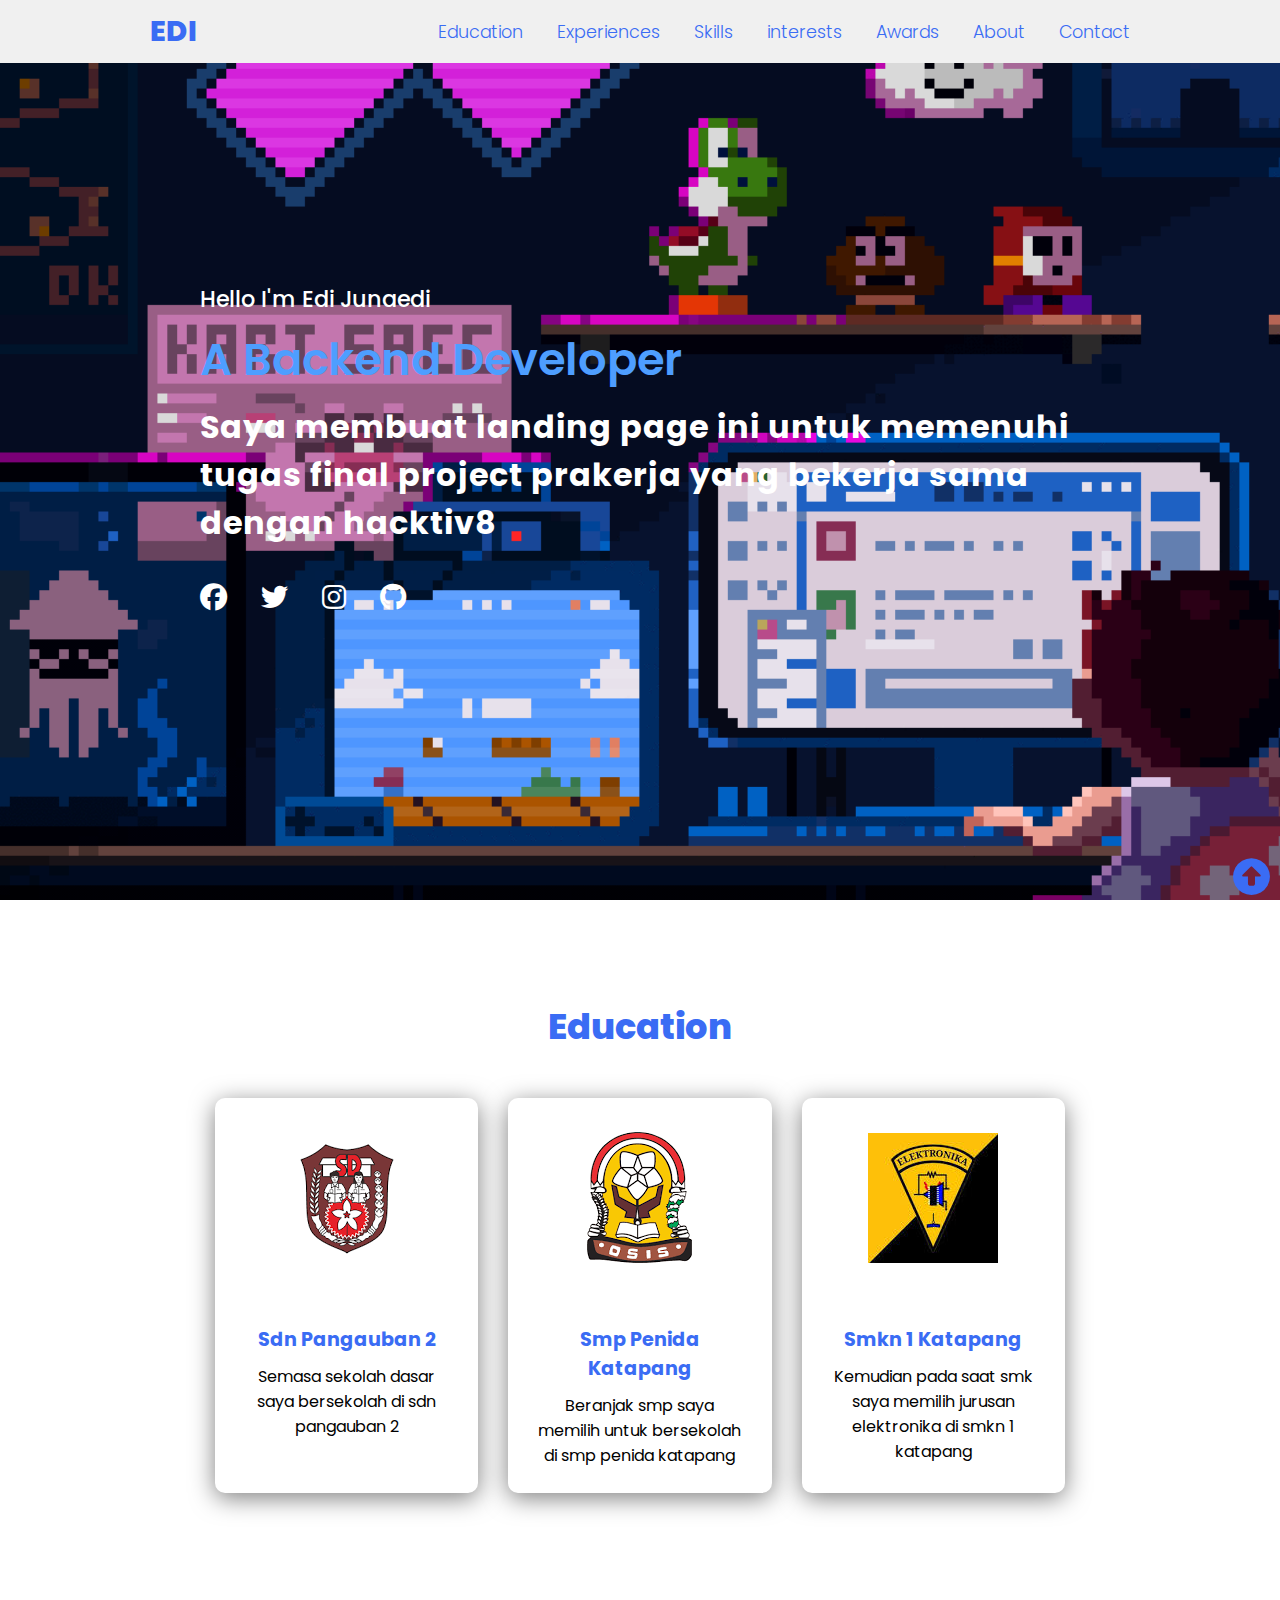
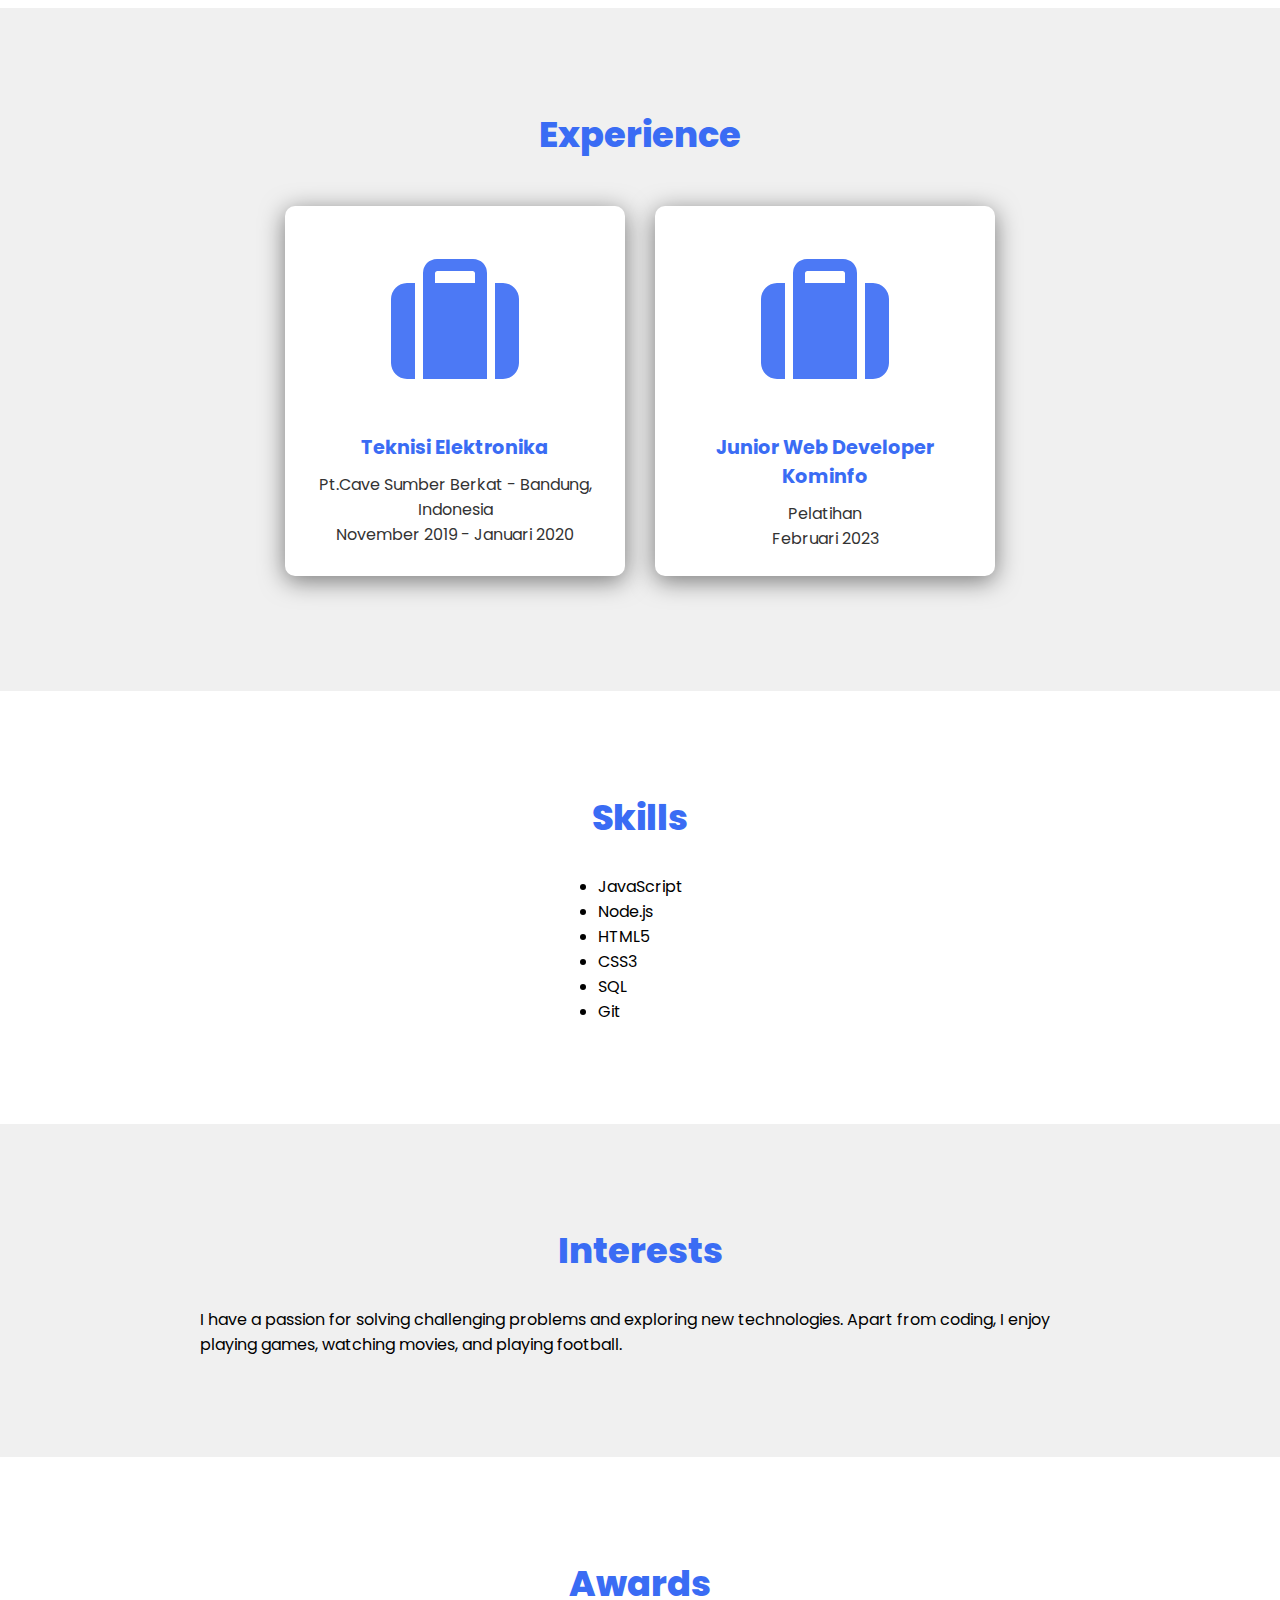
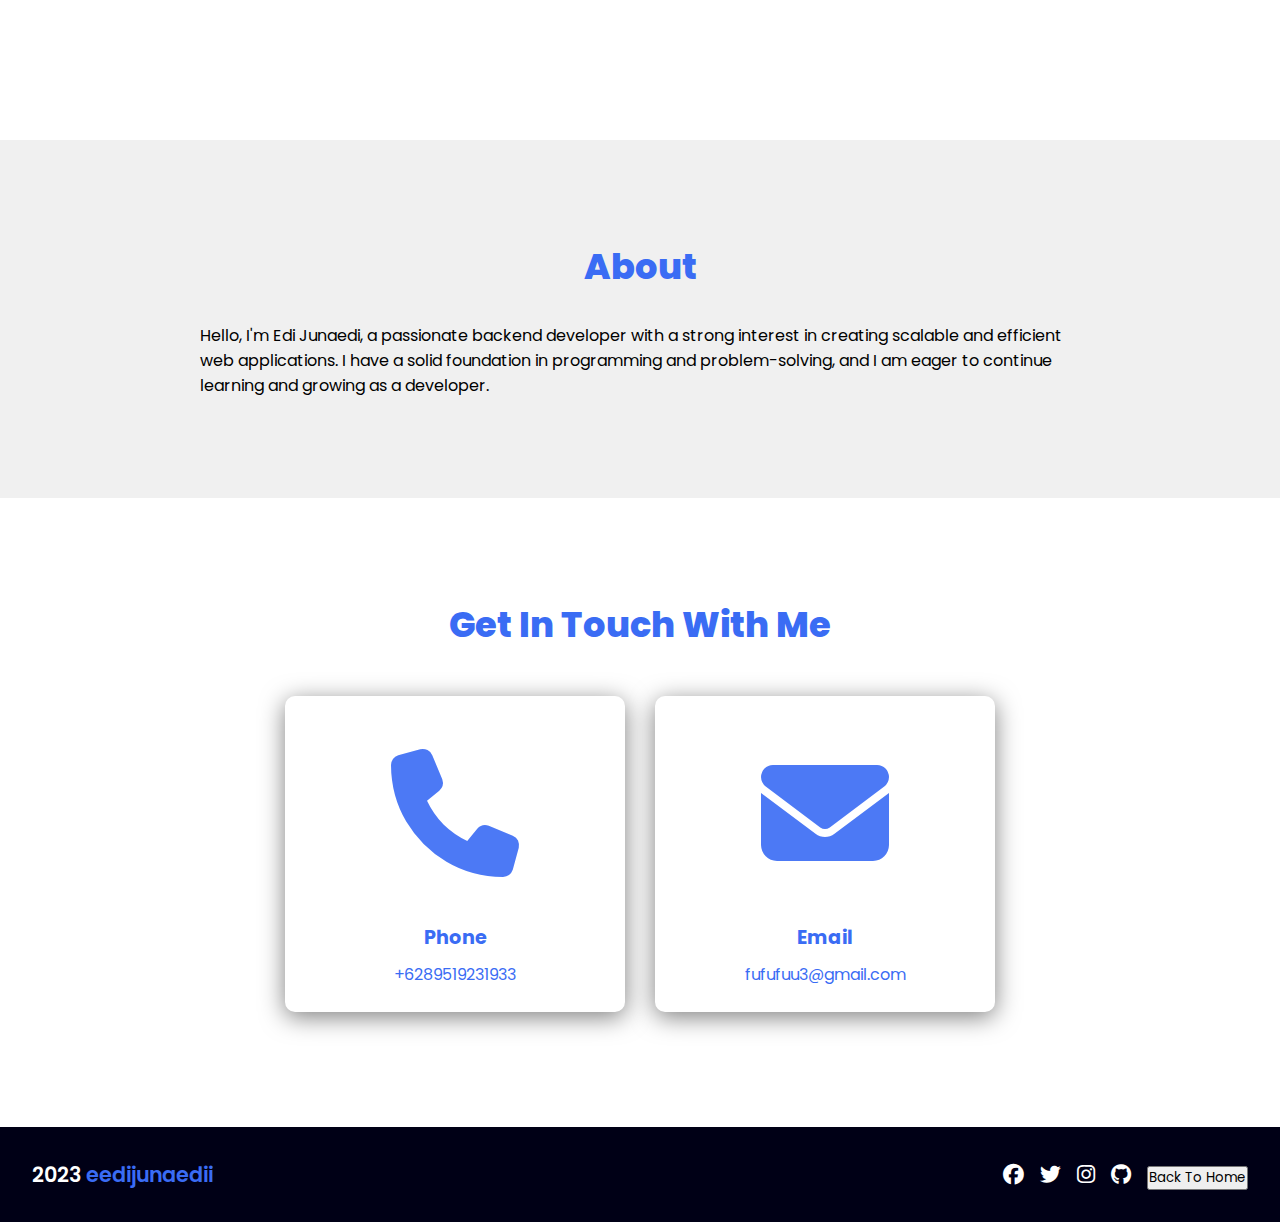
==== tugasAkhir_Prakerja/index.html @ abdf1d40 "first commit" ====
<!DOCTYPE html>
<html lang="en">
<head>
    <meta charset="UTF-8">
    <meta name="viewport" content="width=device-width, initial-scale=1.0">
    <link rel="stylesheet" href="css/style.css">
    <link rel="stylesheet" href="https://cdnjs.cloudflare.com/ajax/libs/font-awesome/6.4.0/css/all.min.css"/>
    <link rel="icon"  href="images/edi-logo.png">
    <title>Portfolio</title>
    <script>
        function back() {
            window.location.href = "../index.html";
        }
    </script>
</head>
<body>
    <header>
        <a class="logo" href="#">Edi</a>
        <nav class="navigation">
            <a href="#education">Education</a>
            <a href="#experiences">Experiences</a>
            <a href="#skills">Skills</a>
            <a href="#interest">interests</a>
            <a href="#awards">Awards</a>
            <a href="#about">About</a>
            <a href="#contact">Contact</a>
        </nav>
    </header>
    <section class="main" id="home">
        <div class="up">
            <a href="#home" class="btn-up"><i class="fas fa-arrow-alt-circle-up"></i></a> 
        </div>
        <div class="text">
            <h2>Hello I'm Edi Junaedi<br><span>A Backend Developer</span></h2>
            <h3>Saya membuat landing page ini untuk memenuhi tugas final project prakerja yang bekerja sama dengan hacktiv8 </h3>
        <div class="social-icons">
            <a href="https://www.facebook.com" class="fb" target="_blank"><i class="fab fa-facebook"></i></a>
            <a href="https://www.twitter.com" class="tw" target="_blank"><i class="fab fa-twitter"></i></a>
            <a href="https://www.instagram.com" class="ig" target="_blank"><i class="fab fa-instagram"></i></a>
            <a href="https://github.com/eedijunaedii" class="gh" target="_blank"><i class="fab fa-github" ></i></a>
        </div>    
        </div>
    </section>
    <section class="education" id="education">
        <h1 class="title">Education</h1>
        <div class="content">
            <div class="card">
                <div class="icon">
                     <img src="./images/sd.png" alt="sekolah dasar">
                </div>
                <div class="info">
                    <h3>Sdn Pangauban 2</h3>
                    <p>Semasa sekolah dasar saya bersekolah di sdn pangauban 2</p>
                </div>
            </div>
            <div class="card">
                <div class="icon">
                    <img src="./images/smp.png" alt="sekolah menengah pertama">
                </div>
                <div class="info">
                    <h3>Smp Penida Katapang</h3>
                    <p>Beranjak smp saya memilih untuk bersekolah di smp penida katapang</p>
                </div>
            </div>
            <div class="card">
                <div class="icon">
                    <img src="./images/smk.jpg" alt="sekolah menengah kejuruan">
                </div>
                <div class="info">
                    <h3>Smkn 1 Katapang</h3>
                    <p>Kemudian pada saat smk saya memilih jurusan elektronika di smkn 1 katapang</p>
                </div>
            </div>
        </div>
    </section>
    <section class="experience" id="experiences">
        <h2 class="title">Experience</h2>
        <div class="content">
            <div class="card">
                <div class="icon">
                    <i class="fa-solid fa-suitcase"></i>
                </div>
                <div class="info">
                    <h3>Teknisi Elektronika</h3>
                    <p>Pt.Cave Sumber Berkat - Bandung, Indonesia</p>
                    <p>November 2019 - Januari 2020</p>
                </div>
            </div>
            <div class="card">
                <div class="icon">
                    <i class="fa-solid fa-suitcase"></i>
                </div>
                <div class="info">
                    <h3>Junior Web Developer Kominfo</h3>
                    <p>Pelatihan</p>
                    <p>Februari 2023</p>
                </div>
            </div>
        </div>
    </section>
    
    <section class="skills" id="skills">
        <h2 class="title">Skills</h2>
        <div class="content">
            <ul class="skills-list">
                <li>JavaScript</li>
                <li>Node.js</li>
                <li>HTML5</li>
                <li>CSS3</li>
                <li>SQL</li>
                <li>Git</li>
            </ul>
        </div>
    </section>
    
    <section class="interest" id="interest">
        <h2 class="title">Interests</h2>
        <div class="content">
            <p>I have a passion for solving challenging problems and exploring new technologies. Apart from coding, I enjoy playing games, watching movies, and playing football.</p>
        </div>
    </section>
    
    <section class="award" id="awards">
        <h2 class="title">Awards</h2>
        <div class="content">
            <ul class="award-list"></ul>
        </div>
    </section>
    
    <section class="about" id="about">
        <h2 class="title">About</h2>
        <div class="content">
            <p>Hello, I'm Edi Junaedi, a passionate backend developer with a strong interest in creating scalable and efficient web applications. I have a solid foundation in programming and problem-solving, and I am eager to continue learning and growing as a developer.</p>
        </div>
    </section>

    <section class="contact" id="contact">
        <h2 class="title">Get In Touch With Me</h2>
        <div class="content">
            <div class="card">
                <div class="icon">
                    <i class="fas fa-phone"></i>
                </div>
                <div class="info">
                    <h3>Phone</h3>
                    <p><a href="tel:+6289519231933" target="_blank">+6289519231933</a></p>
                </div>
            </div>
            <div class="card">
                <div class="icon">
                    <i class="fas fa-envelope"></i>
                </div>
                <div class="info">
                    <h3>Email</h3>
                    <p><a href="fufufuu3@gmail.com" target="_blank">fufufuu3@gmail.com</a></p>
                </div>
            </div>
        </div>
    </section>
    
    <footer class="footer">
        <p class="footer-title">2023 <span>eedijunaedii</span></p>
        <div class="social-icons">
            <a href="https://www.facebook.com" class="fb" target="_blank"><i class="fab fa-facebook"></i></a>
            <a href="https://twitter.com" class="tw" target="_blank"><i class="fab fa-twitter"></i></a>
            <a href="https://instagram.com" class="ig" target="_blank"><i class="fab fa-instagram"></i></a>
            <a href="https://github.com/eedijunaedii" class="gh" target="_blank"><i class="fab fa-github" ></i></a>
            <input type="button" class="w3-button w3-yellow" value="Back To Home" onclick="back()">
        </div>    
    </footer>
</body>
</html>
---- tugasAkhir_Prakerja/css/style.css ----
@import url('https://fonts.googleapis.com/css2?family=Poppins:ital,wght@1,800&display=swap');

* {
    padding: 0;
    margin: 0;
    box-sizing: border-box;
    scroll-behavior: smooth;
    font-family: Poppins, sans-serif;
}

header {
    background-color: #f0f0f0;
    position: fixed;
    display: flex;
    justify-content: space-between;
    align-items: center;
    z-index: 1000;
    width: 100%;
    padding: 10px 150px;
}

.logo {
    text-decoration: none;
    color: #3a6cf4;
    font-size: 1.8em;
    font-weight: 800;
    text-transform: uppercase;
}

.navigation a {
    text-decoration: none;
    color: #3a6cf4;
    font-size: 1.1em;
    font-weight: 300;
    padding-left: 30px;
}

.navigation a:hover {
    color: #ff6b6b;
}

.fb,
.tw,
.ig,
.gh {
    font-size: 1.7em;
    padding-right: 30px;
    color: #fff;
}

.fb:hover {
    color: #0041f5;
}

.tw:hover {
    color: #2495b1;
}

.ig:hover {
    color: #db2d7b;
}

.gh:hover {
    color: #b37708;
}

section {
    padding: 100px 200px;
}

.main {
    width: 100%;
    min-height: 100vh;
    display: flex;
    align-items: center;
    background-image:url("../images/bg.gif");
    background-repeat: no-repeat;
    background-size: cover;
    background-attachment: fixed;
}

.main h2 {
    color: #fff;
    font-weight: 500;
    font-size: 1.4em;
}

.main h2 span {
    color: #4e9eff;
    font-size: 2em;
    font-weight: 600;
    display: inline-block;
    margin-top: 10px;
    position: relative;
}

.main h3 {
    color: #fff;
    font-size: 2em;
    font-weight: 700;
    letter-spacing: 1px;
    margin-top: 10px;
    margin-bottom: 30px;
}

.main-btn {
    text-decoration: none;
    color: #fff;
    background-color: #3a6cf4;
    font-size: 1.2em;
    font-weight: 600;
    display: inline-block;
    padding: 0.9375em 2.1875em;
    letter-spacing: 1px;
    border-radius: 15px;
    margin-bottom: 40px;
    transition: 0.7s ease;
}

.main-btn:hover {
    background-color: #0a49f6;
    transform: scale(1.1);
}

.title {
    display: flex;
    justify-content: center;
    color: #3a6cf4;
    font-size: 2.2em;
    font-weight: 800;
    margin-bottom: 30px;
}

.content {
    display: flex;
    justify-content: center;
    flex-direction: row;
    flex-wrap: nowrap;
}

.card {
    background-color: #fff;
    width: 21.25em;
    box-shadow: 0 5px 25px rgba(1 1 1 /50%);
    border-radius: 10px;
    padding: 25px;
    margin: 15px;
    transition: 0.7s ease;
}

.card:hover {
    transform: scale(1.1);
}

.icon {
    color: #3a6cf4e8;
    font-size: 8em;
    text-align: center;
}

.info h3 {
    color: #3a6cf4;
    font-size: 1.2em;
    font-weight: 700;
    margin: 10px;
}

.info {
    text-align: center;
}

.info a {
    text-decoration: none;
    color: #3a6cf4;
}

.info a:hover {
    color: #0a49f6;
}

.projects {
    background-color: #000016;
}

.project .content {
    margin-top: 30px;
}

.project-card {
    background-color: #fff;
    border: 1px solid #fff;
    min-height: 14em;
    width: 23em;
    overflow: hidden;
    border-radius: 10px;
    margin: 20px;
    transition: 0.7s ease;
}

.project-image img {
    width: 100%;
}

.project-card:hover {
    transform: scale(1.1);
}

.project-card:hover .project-image {
    opacity: 0.8;
}

.project-info {
    padding: 1em;
}

.project-catogrey {
    font-size: 0.8em;
    color: rgb(1 1 1 /50%);
}

.project-title {
    display: flex;
    justify-content: space-between;
    text-transform: uppercase;
    margin-top: 10px;
}

.more-details {
    text-decoration: none;
    color: #3a6cf4;
}

.more-details:hover {
    color: purple;
}

.up {
    text-align: center;
    font-size: 2.30em;
}

.up .btn-up {
    text-decoration: none;
    color: #3a6cf4;
    font-weight: 600;
    display: flex;
    transition: 0.7s ease;
    position: fixed;
    right: 10px;
    bottom: 5px;
    cursor: pointer;
}

.btn-up:hover {
    color: #0a49f6;
    transform: scale(1.1);
}

.footer {
    background-color: #000016;
    color: #fff;
    padding: 2em;
    display: flex;
    justify-content: space-between;
}

.footer-title {
    font-size: 1.3em;
    font-weight: 600;
}

.footer-title span {
    color: #3a6cf4;
}

.footer-title span:hover {
    color: #0a49f6;
}

.footer .social-icons a {
    font-size: 1.3em;
    padding: 0 12px 0 0;
}

.experience {
    background-color: #f0f0f0;
}

.skills {
    background-color: #fff;
}

.interest {
    background-color: #f0f0f0;
}

.awards {
    background-color: #fff;
}

.about {
    background-color: #f0f0f0;
}

.experience .content {
    display: flex;
    justify-content: center;
    flex-direction: row;
    flex-wrap: nowrap;
}

.experience .card {
    background-color: #fff;
    width: 21.25em;
    box-shadow: 0 5px 25px rgba(1 1 1 /50%);
    border-radius: 10px;
    padding: 25px;
    margin: 15px;
    transition: 0.7s ease;
}

.experience .card:hover {
    transform: scale(1.1);
}

.experience .icon {
    color: #3a6cf4e8;
    font-size: 8em;
    text-align: center;
}

.experience .info h3 {
    color: #3a6cf4;
    font-size: 1.2em;
    font-weight: 700;
    margin: 10px;
}

.experience .info {
    text-align: center;
}

.experience .info p {
    color: #333;
    font-size: 1em;
}

.skills .content {
    display: flex;
    justify-content: center;
    flex-direction: row;
    flex-wrap: wrap;
}

.skills .card {
    background-color: #fff;
    width: 15em;
    box-shadow: 0 5px 25px rgba(1 1 1 /50%);
    border-radius: 10px;
    padding: 25px;
    margin: 15px;
    transition: 0.7s ease;
}

.skills .card:hover {
    transform: scale(1.1);
}

.skills .icon {
    color: #3a6cf4e8;
    font-size: 6em;
    text-align: center;
}

.skills .info h3 {
    color: #3a6cf4;
    font-size: 1.2em;
    font-weight: 700;
    margin: 10px;
    text-align: center;
}

.interest .content {
    display: flex;
    justify-content: center;
    flex-direction: row;
    flex-wrap: wrap;
}

.interest .card {
    background-color: #fff;
    width: 15em;
    box-shadow: 0 5px 25px rgba(1 1 1 /50%);
    border-radius: 10px;
    padding: 25px;
    margin: 15px;
    transition: 0.7s ease;
}

.interest .card:hover {
    transform: scale(1.1);
}

.interest .icon {
    color: #3a6cf4e8;
    font-size: 6em;
    text-align: center;
}

.interest .info h3 {
    color: #3a6cf4;
    font-size: 1.2em;
    font-weight: 700;
    margin: 10px;
    text-align: center;
}

.awards .content {
    display: flex;
    justify-content: center;
    flex-direction: row;
    flex-wrap: wrap;
}

.awards .card {
    background-color: #fff;
    width: 15em;
    box-shadow: 0 5px 25px rgba(1 1 1 /50%);
    border-radius: 10px;
    padding: 25px;
    margin: 15px;
    transition: 0.7s ease;
}

.awards .card:hover {
    transform: scale(1.1);
}

.awards .icon {
    color: #3a6cf4e8;
    font-size: 6em;
    text-align: center;
}

.awards .info h3 {
    color: #3a6cf4;
    font-size: 1.2em;
    font-weight: 700;
    margin: 10px;
    text-align: center;
}

.about .content {
    display: flex;
    justify-content: center;
    flex-direction: row;
    flex-wrap: wrap;
}

.about .card {
    background-color: #fff;
    width: 90%;
    max-width: 25em;
    box-shadow: 0 5px 25px rgba(1 1 1 /50%);
    border-radius: 10px;
    padding: 25px;
    margin: 15px;
    transition: 0.7s ease;
}

.about .card:hover {
    transform: scale(1.1);
}

.about .icon {
    color: #3a6cf4e8;
    font-size: 6em;
    text-align: center;
}

.about .info h3 {
    color: #3a6cf4;
    font-size: 1.2em;
    font-weight: 700;
    margin: 10px;
    text-align: center;
}


@media(max-width:1023px) {
    header {
        padding: 12px 20px;
    }

    .navigation a {
        padding-left: 10px;
    }

    .title {
        font-size: 1.8em;
    }

    section {
        padding: 80px 20px;
    }

    .main h2 {
        font-size: 1em;
    }

    .main h3 {
        font-size: 1.6em;
    }

    .content {
        flex-direction: column;
        align-items: center;
    }
}

@media(max-width:641px) {
    body {
        font-size: 12px;
    }

    .main h2 {
        font-size: 0.8em;
    }

    .main h3 {
        font-size: 1.4em;
    }
}

@media(max-width:300px) {
    body {
        font-size: 12px;
    }
}
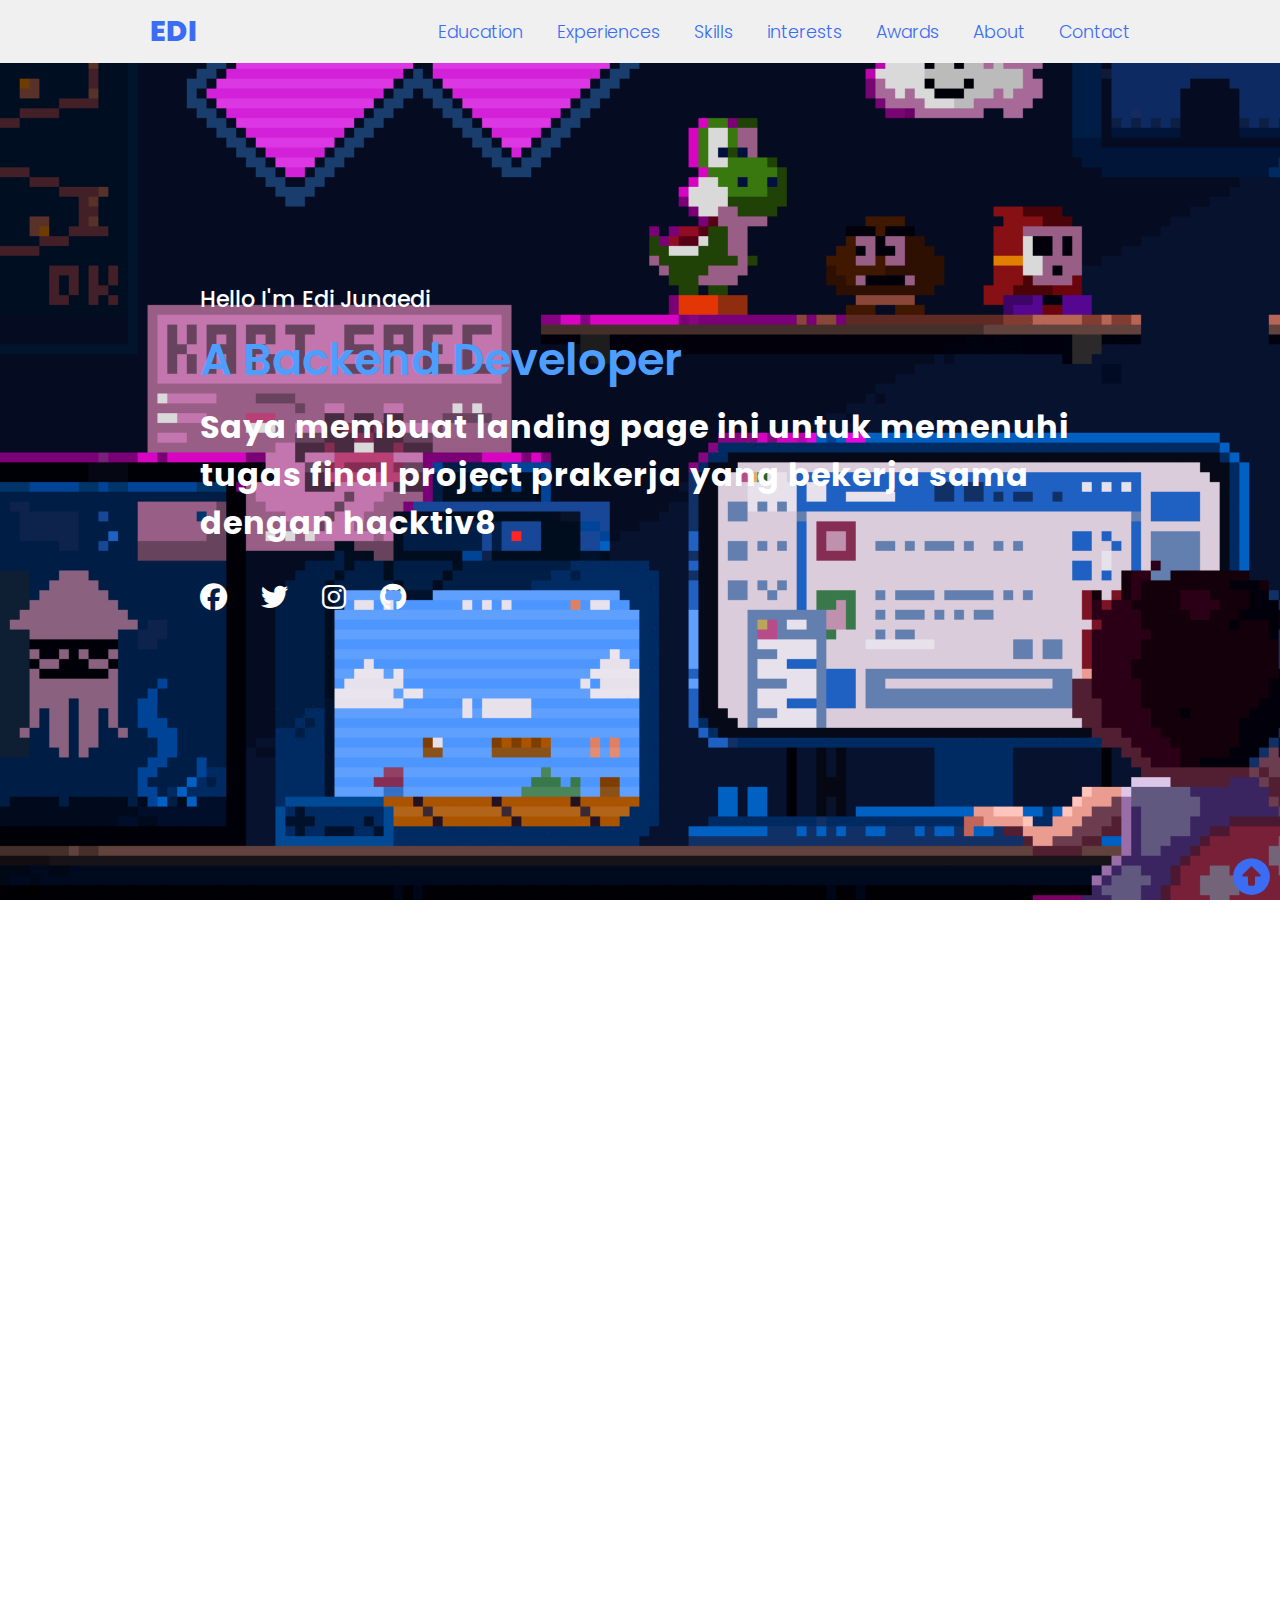
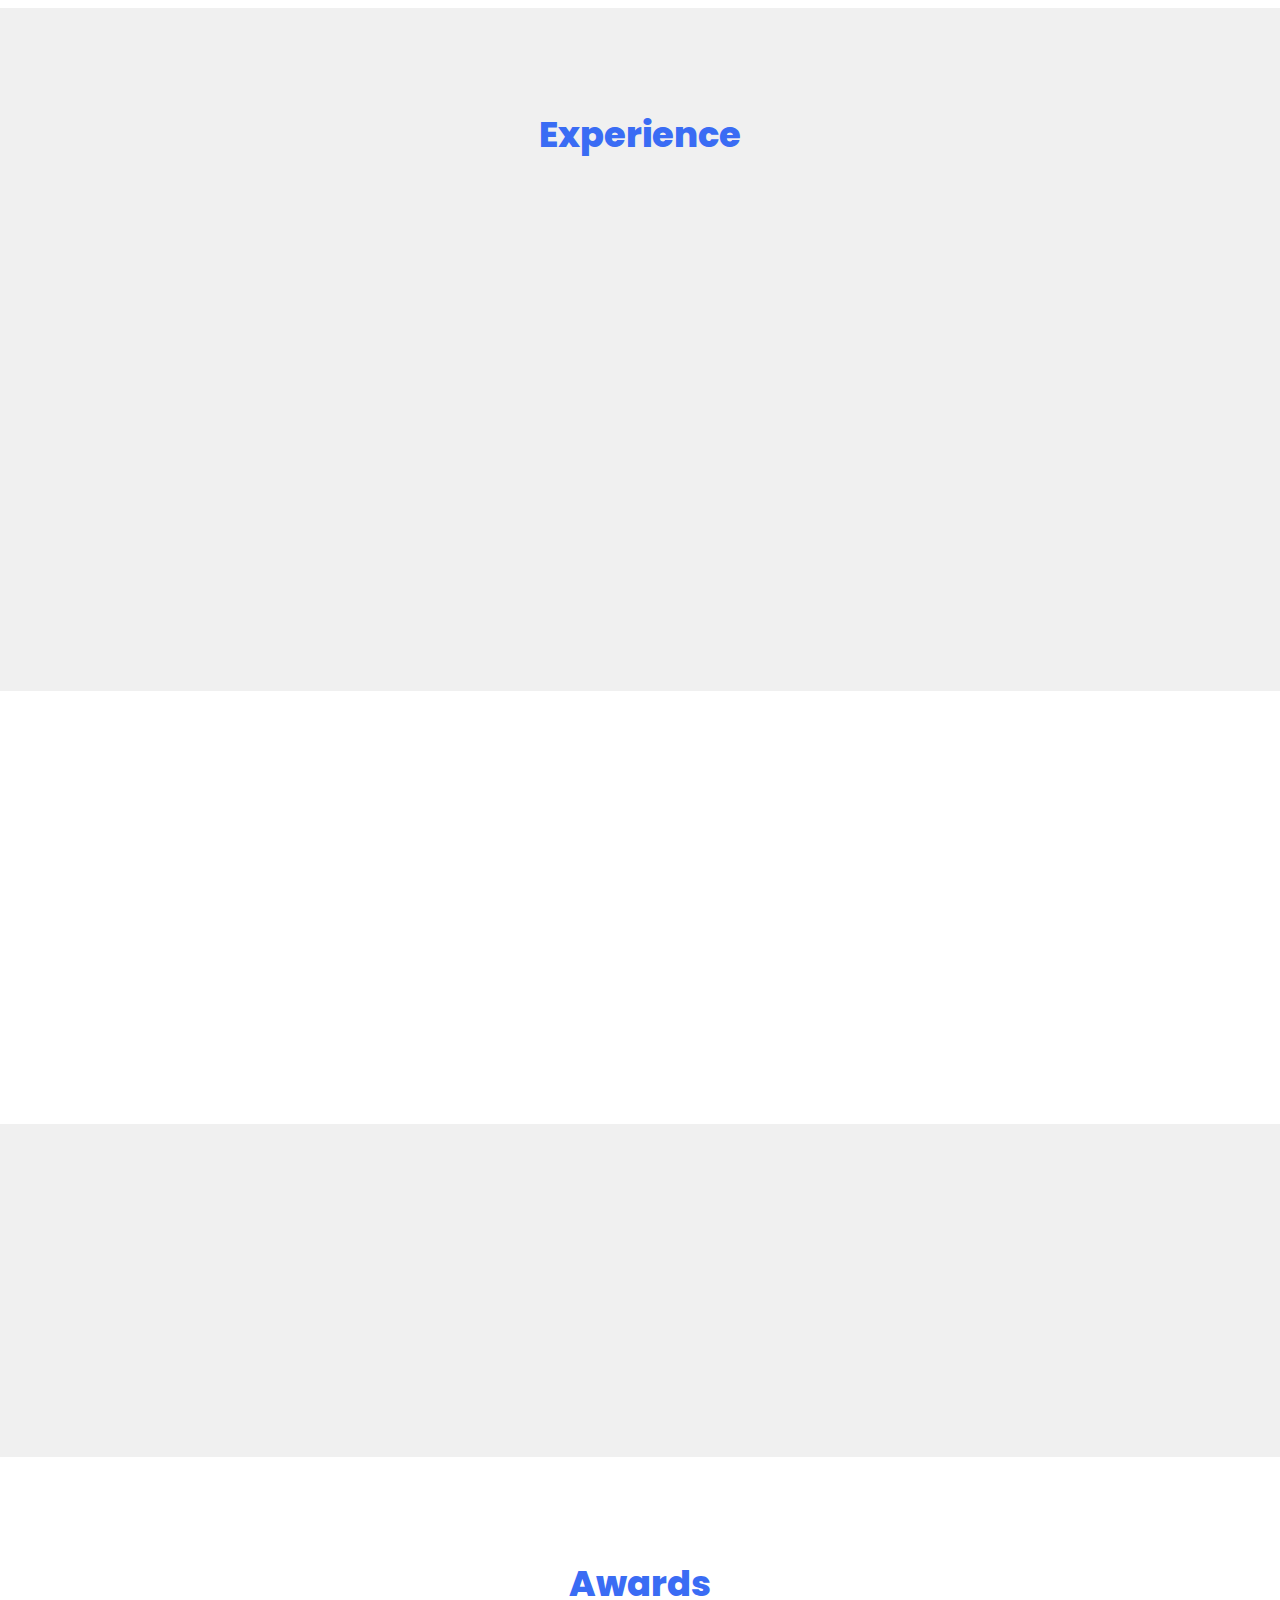
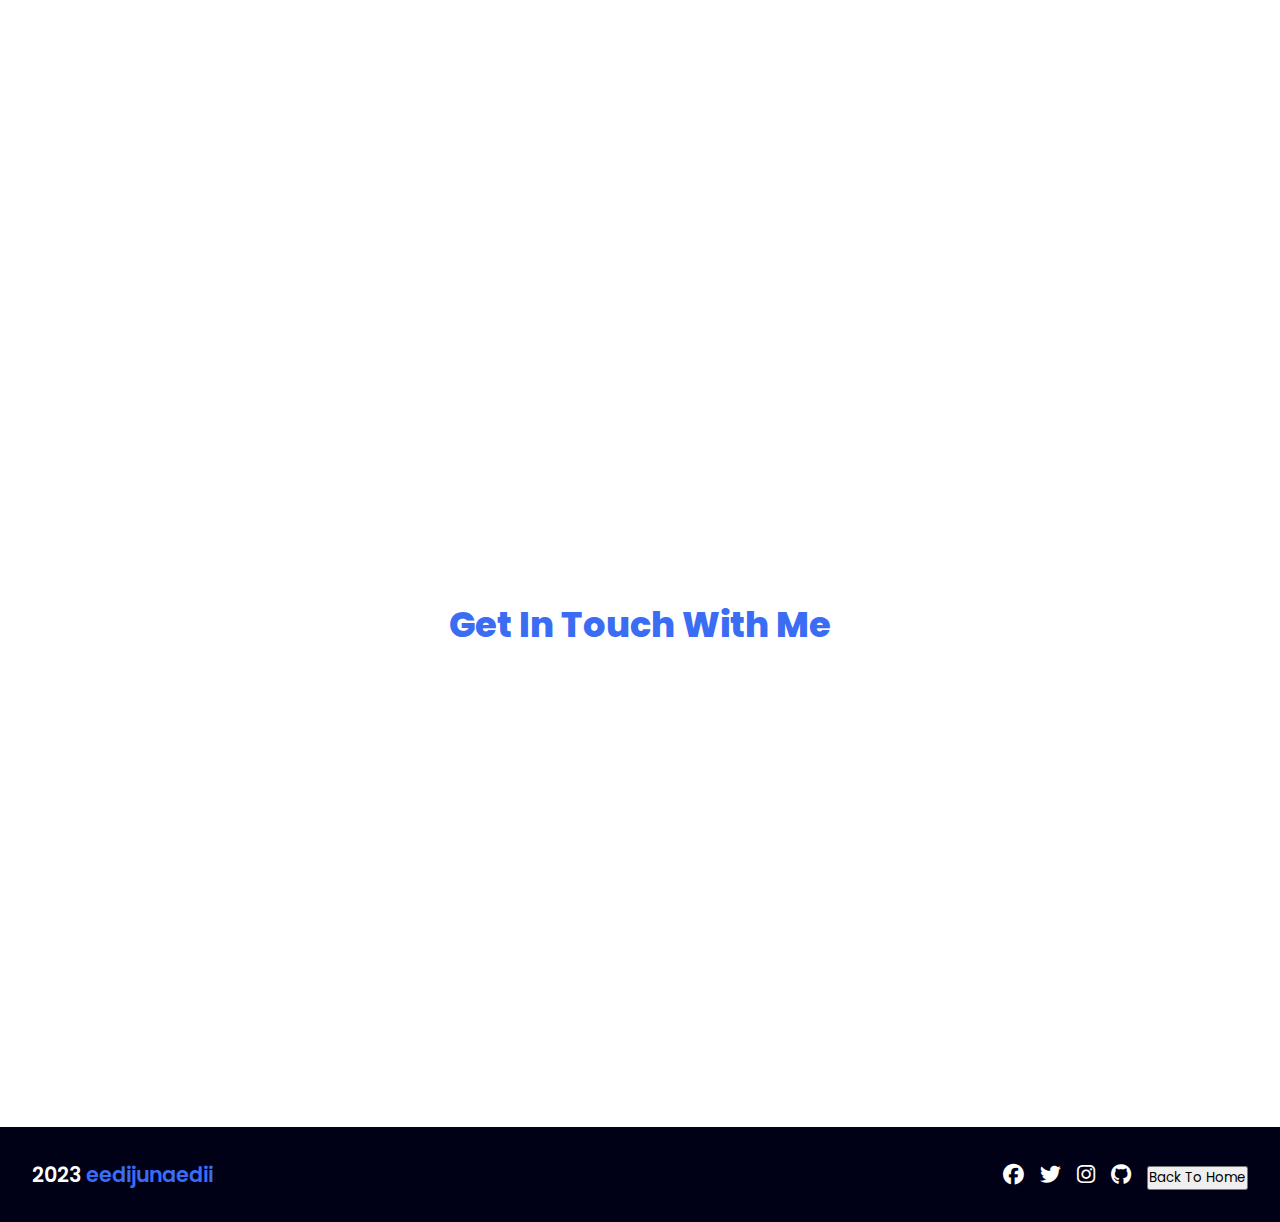
==== commit 96facb6f: "update" ====
--- a/tugasAkhir_Prakerja/index.html
+++ b/tugasAkhir_Prakerja/index.html
@@ -4,6 +4,7 @@
     <meta charset="UTF-8">
     <meta name="viewport" content="width=device-width, initial-scale=1.0">
     <link rel="stylesheet" href="css/style.css">
+    <link rel="stylesheet" href="https://unpkg.com/aos@next/dist/aos.css" />
     <link rel="stylesheet" href="https://cdnjs.cloudflare.com/ajax/libs/font-awesome/6.4.0/css/all.min.css"/>
     <link rel="icon"  href="images/edi-logo.png">
     <title>Portfolio</title>
@@ -42,9 +43,9 @@
         </div>
     </section>
     <section class="education" id="education">
-        <h1 class="title">Education</h1>
+        <h1 class="title" data-aos="fade-up" data-aos-duration="1000">Education</h1>
         <div class="content">
-            <div class="card">
+            <div class="card" data-aos="fade-up" data-aos-duration="1000">
                 <div class="icon">
                      <img src="./images/sd.png" alt="sekolah dasar">
                 </div>
@@ -53,7 +54,7 @@
                     <p>Semasa sekolah dasar saya bersekolah di sdn pangauban 2</p>
                 </div>
             </div>
-            <div class="card">
+            <div class="card" data-aos="fade-up" data-aos-duration="1000">
                 <div class="icon">
                     <img src="./images/smp.png" alt="sekolah menengah pertama">
                 </div>
@@ -62,7 +63,7 @@
                     <p>Beranjak smp saya memilih untuk bersekolah di smp penida katapang</p>
                 </div>
             </div>
-            <div class="card">
+            <div class="card" data-aos="fade-up" data-aos-duration="1000">
                 <div class="icon">
                     <img src="./images/smk.jpg" alt="sekolah menengah kejuruan">
                 </div>
@@ -76,7 +77,7 @@
     <section class="experience" id="experiences">
         <h2 class="title">Experience</h2>
         <div class="content">
-            <div class="card">
+            <div class="card" data-aos="fade-up" data-aos-duration="1000">
                 <div class="icon">
                     <i class="fa-solid fa-suitcase"></i>
                 </div>
@@ -86,8 +87,8 @@
                     <p>November 2019 - Januari 2020</p>
                 </div>
             </div>
-            <div class="card">
-                <div class="icon">
+            <div class="card" data-aos="fade-up" data-aos-duration="1000">
+                <div class="icon" data-aos="fade-up" data-aos-duration="1000">
                     <i class="fa-solid fa-suitcase"></i>
                 </div>
                 <div class="info">
@@ -100,9 +101,9 @@
     </section>
     
     <section class="skills" id="skills">
-        <h2 class="title">Skills</h2>
+        <h2 class="title" data-aos="fade-up" data-aos-duration="1000">Skills</h2>
         <div class="content">
-            <ul class="skills-list">
+            <ul class="skills-list" data-aos="fade-up" data-aos-duration="1000">
                 <li>JavaScript</li>
                 <li>Node.js</li>
                 <li>HTML5</li>
@@ -114,8 +115,8 @@
     </section>
     
     <section class="interest" id="interest">
-        <h2 class="title">Interests</h2>
-        <div class="content">
+        <h2 class="title" data-aos="fade-up" data-aos-duration="1000">Interests</h2>
+        <div class="content" data-aos="fade-up" data-aos-duration="1000">
             <p>I have a passion for solving challenging problems and exploring new technologies. Apart from coding, I enjoy playing games, watching movies, and playing football.</p>
         </div>
     </section>
@@ -127,7 +128,7 @@
         </div>
     </section>
     
-    <section class="about" id="about">
+    <section class="about" id="about" data-aos="fade-up" data-aos-duration="1000">
         <h2 class="title">About</h2>
         <div class="content">
             <p>Hello, I'm Edi Junaedi, a passionate backend developer with a strong interest in creating scalable and efficient web applications. I have a solid foundation in programming and problem-solving, and I am eager to continue learning and growing as a developer.</p>
@@ -136,8 +137,8 @@
 
     <section class="contact" id="contact">
         <h2 class="title">Get In Touch With Me</h2>
-        <div class="content">
-            <div class="card">
+        <div class="content" data-aos="fade-up" data-aos-duration="1000">
+            <div class="card" data-aos="fade-up" data-aos-duration="1000">
                 <div class="icon">
                     <i class="fas fa-phone"></i>
                 </div>
@@ -168,5 +169,9 @@
             <input type="button" class="w3-button w3-yellow" value="Back To Home" onclick="back()">
         </div>    
     </footer>
+    <script src="https://unpkg.com/aos@next/dist/aos.js"></script>
+    <script>
+        AOS.init();
+    </script>
 </body>
 </html>
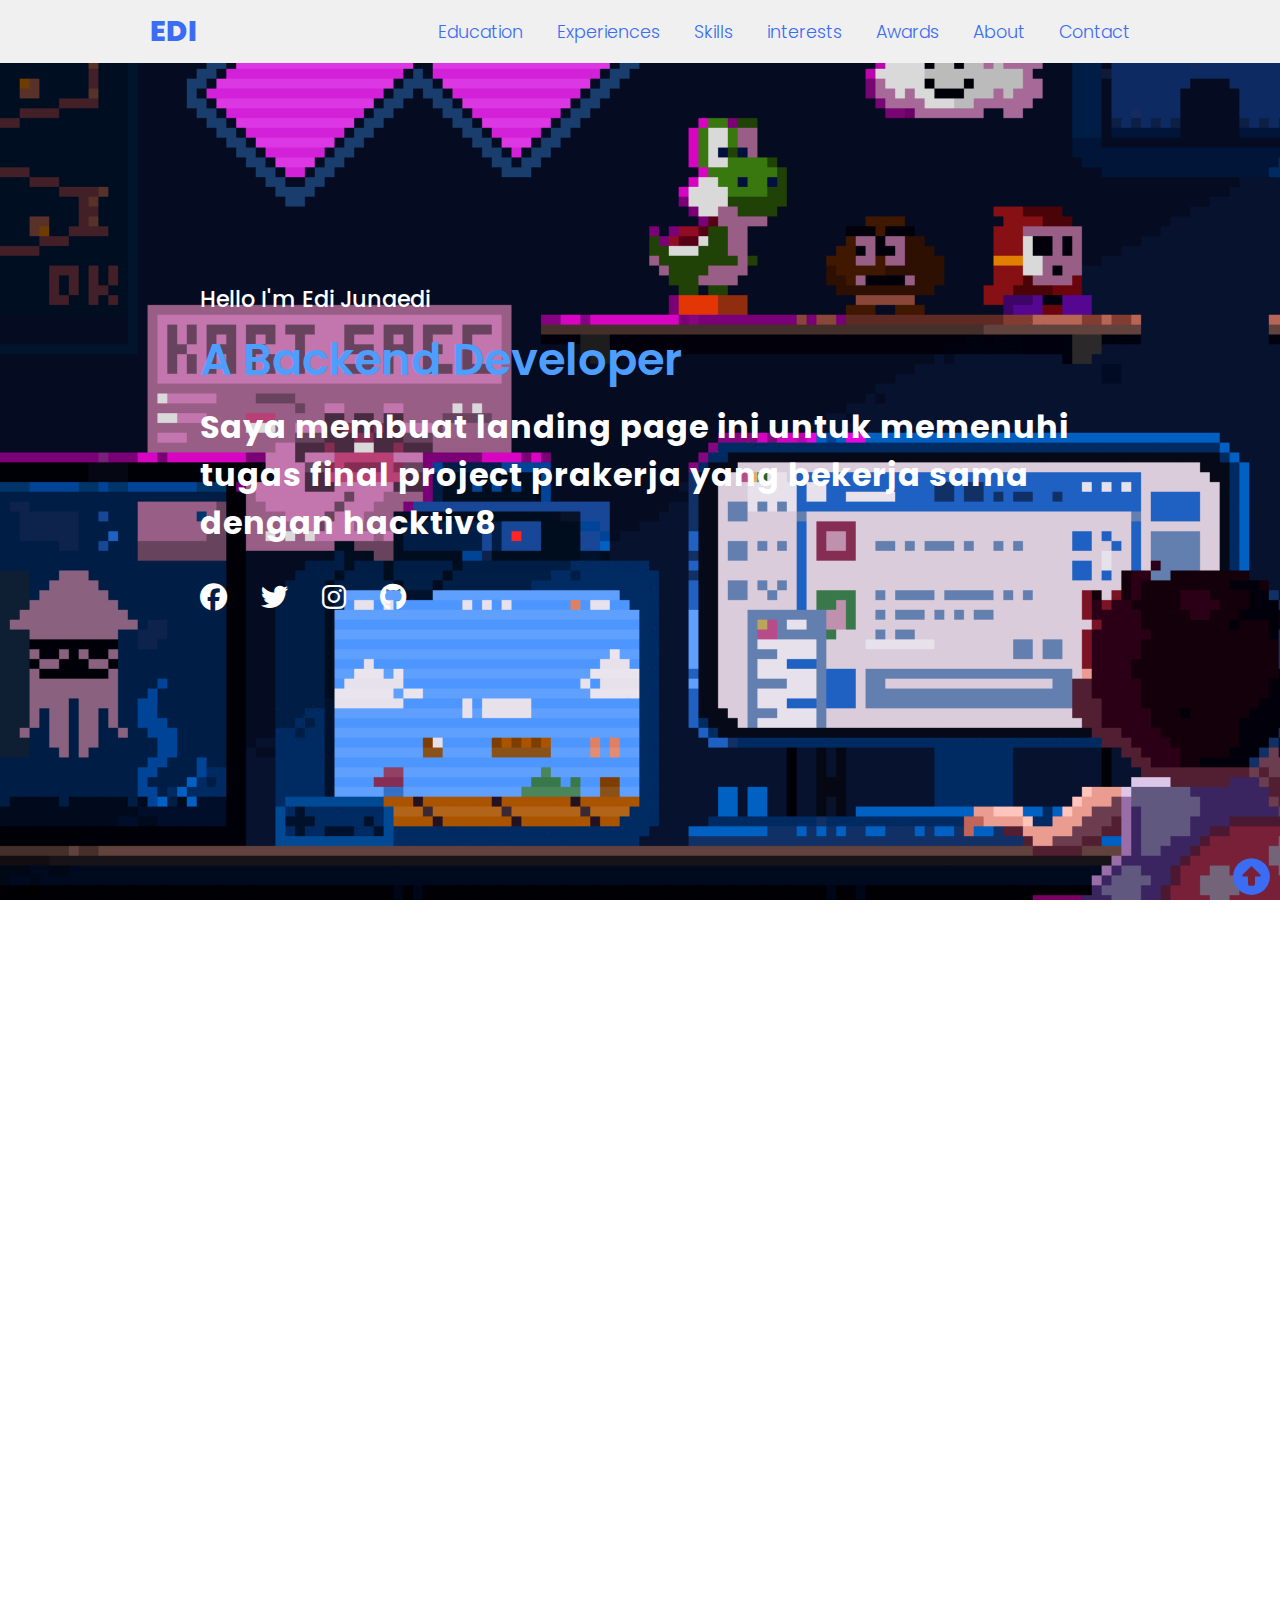
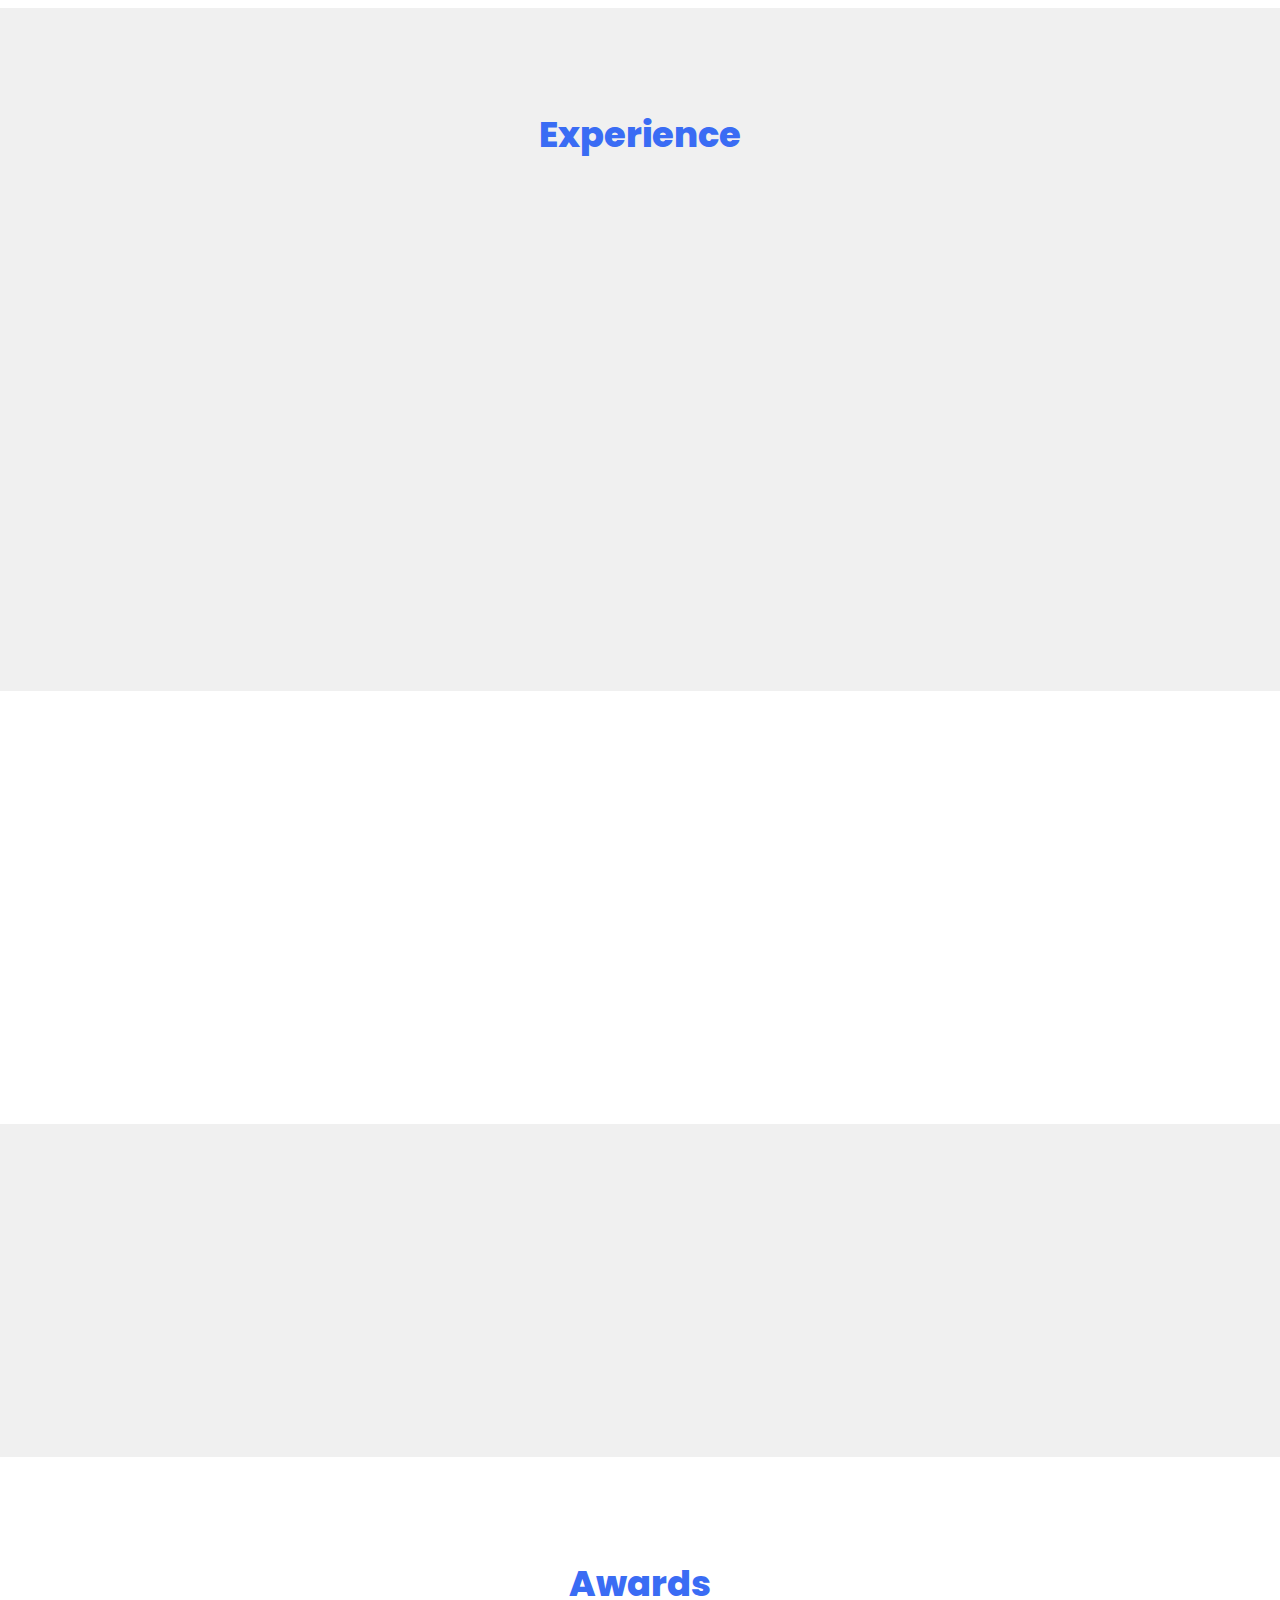
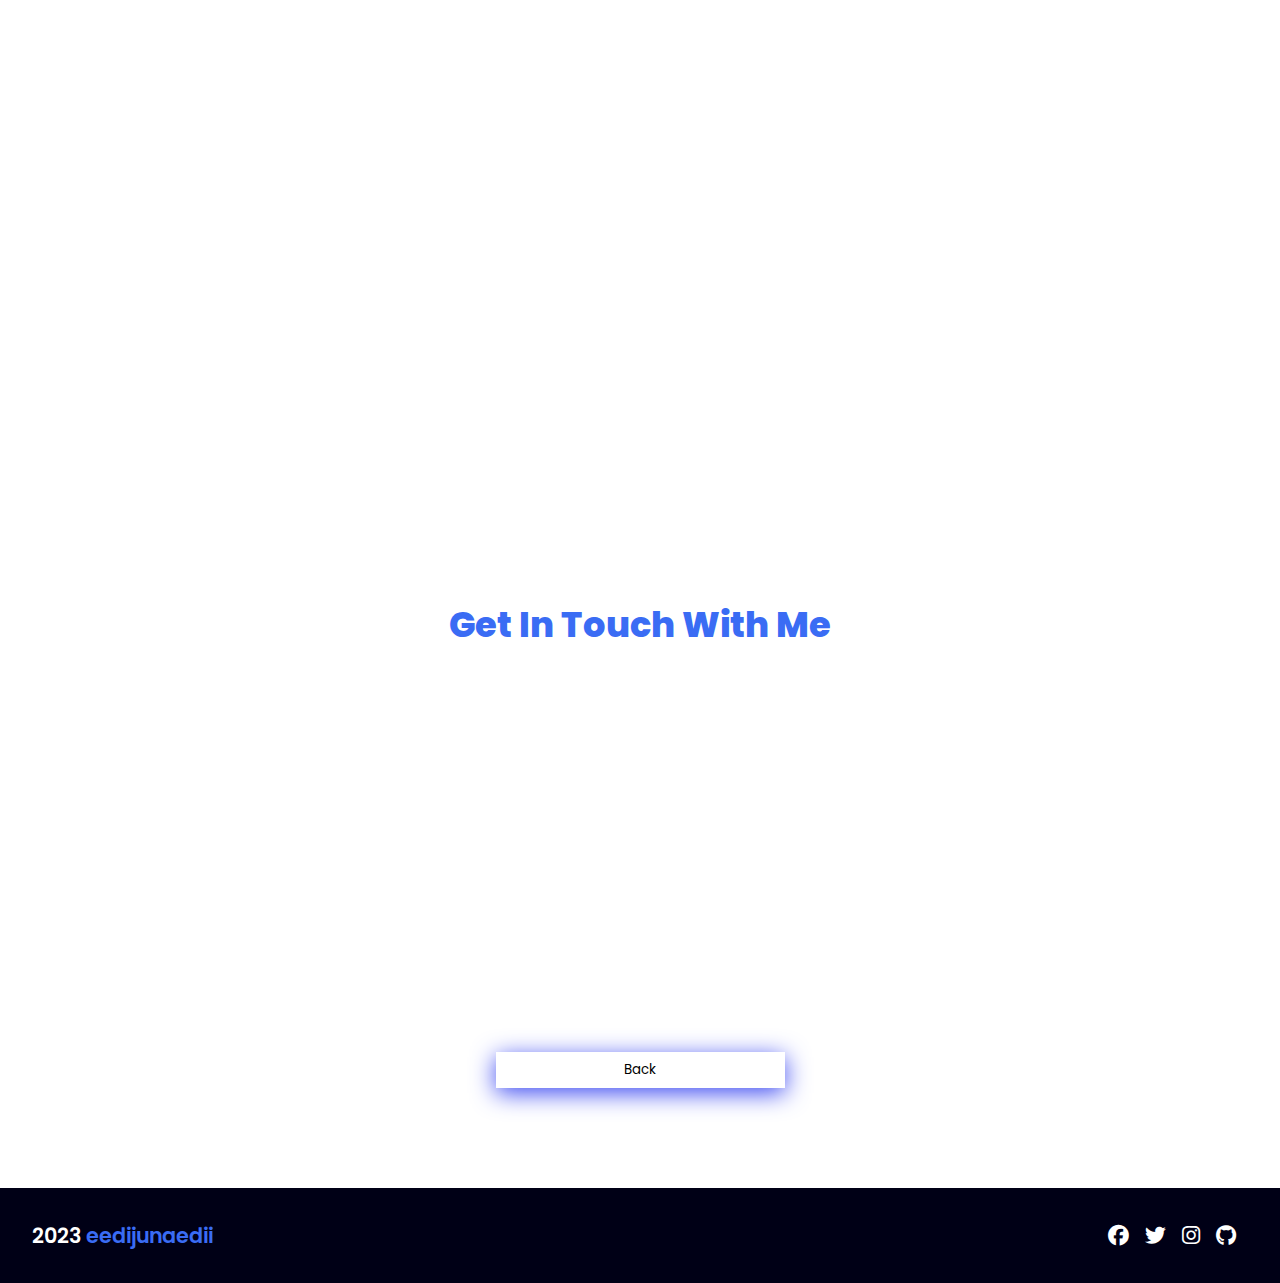
==== commit 433df6a2: "update" ====
--- a/tugasAkhir_Prakerja/index.html
+++ b/tugasAkhir_Prakerja/index.html
@@ -157,6 +157,10 @@
                 </div>
             </div>
         </div>
+        <center>
+            <br>
+            <input type="ad-button" class="ad-button" value="Back" onclick="back()">
+        </center>
     </section>
     
     <footer class="footer">
@@ -166,7 +170,6 @@
             <a href="https://twitter.com" class="tw" target="_blank"><i class="fab fa-twitter"></i></a>
             <a href="https://instagram.com" class="ig" target="_blank"><i class="fab fa-instagram"></i></a>
             <a href="https://github.com/eedijunaedii" class="gh" target="_blank"><i class="fab fa-github" ></i></a>
-            <input type="button" class="w3-button w3-yellow" value="Back To Home" onclick="back()">
         </div>    
     </footer>
     <script src="https://unpkg.com/aos@next/dist/aos.js"></script>
--- a/tugasAkhir_Prakerja/css/style.css
+++ b/tugasAkhir_Prakerja/css/style.css
@@ -486,6 +486,20 @@
     text-align: center;
 }
 
+.ad-button {
+    border:none;
+    display:inline-block;
+    box-shadow: 0 5px 25px rgb(58 71 241);
+    padding:8px 16px;
+    vertical-align:middle;
+    overflow:hidden;
+    text-decoration:none;
+    color:inherit;
+    background-color: #fff;
+    text-align:center;
+    cursor:pointer;
+    white-space:nowrap
+}
 
 @media(max-width:1023px) {
     header {
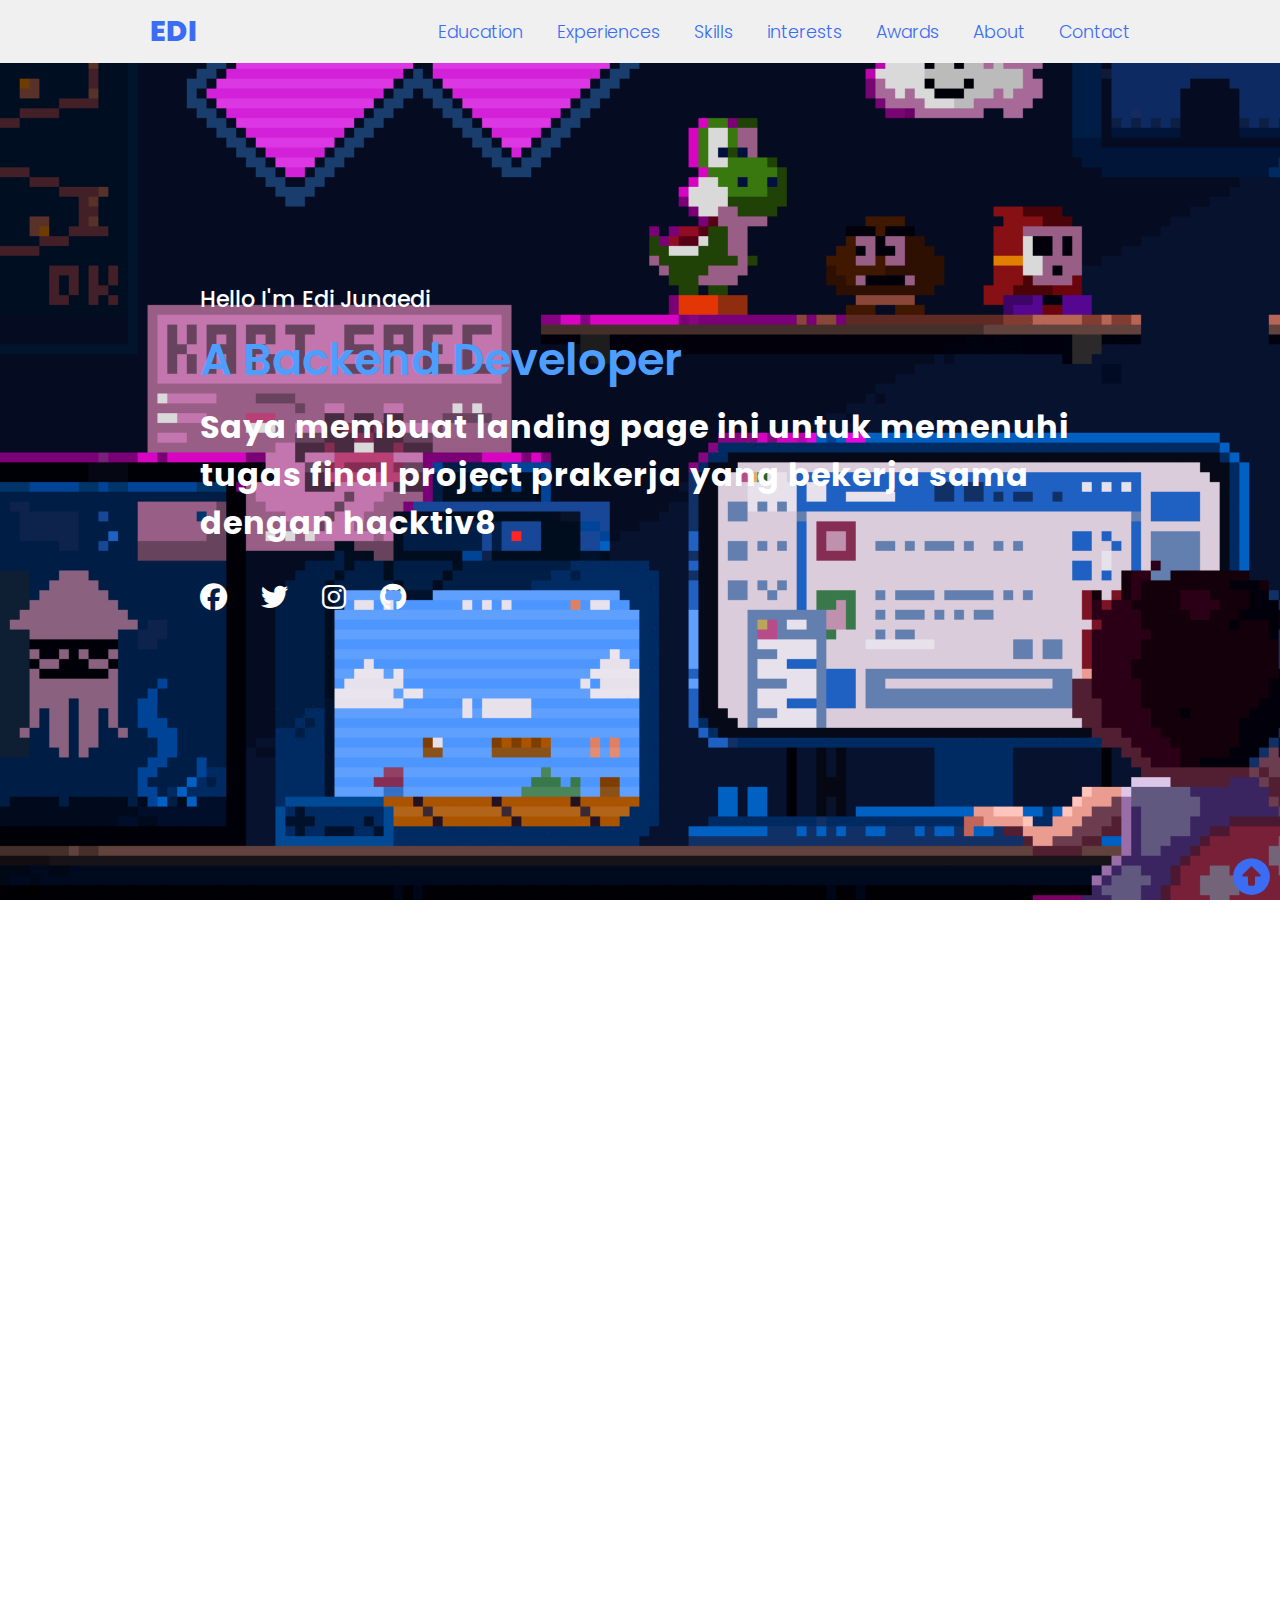
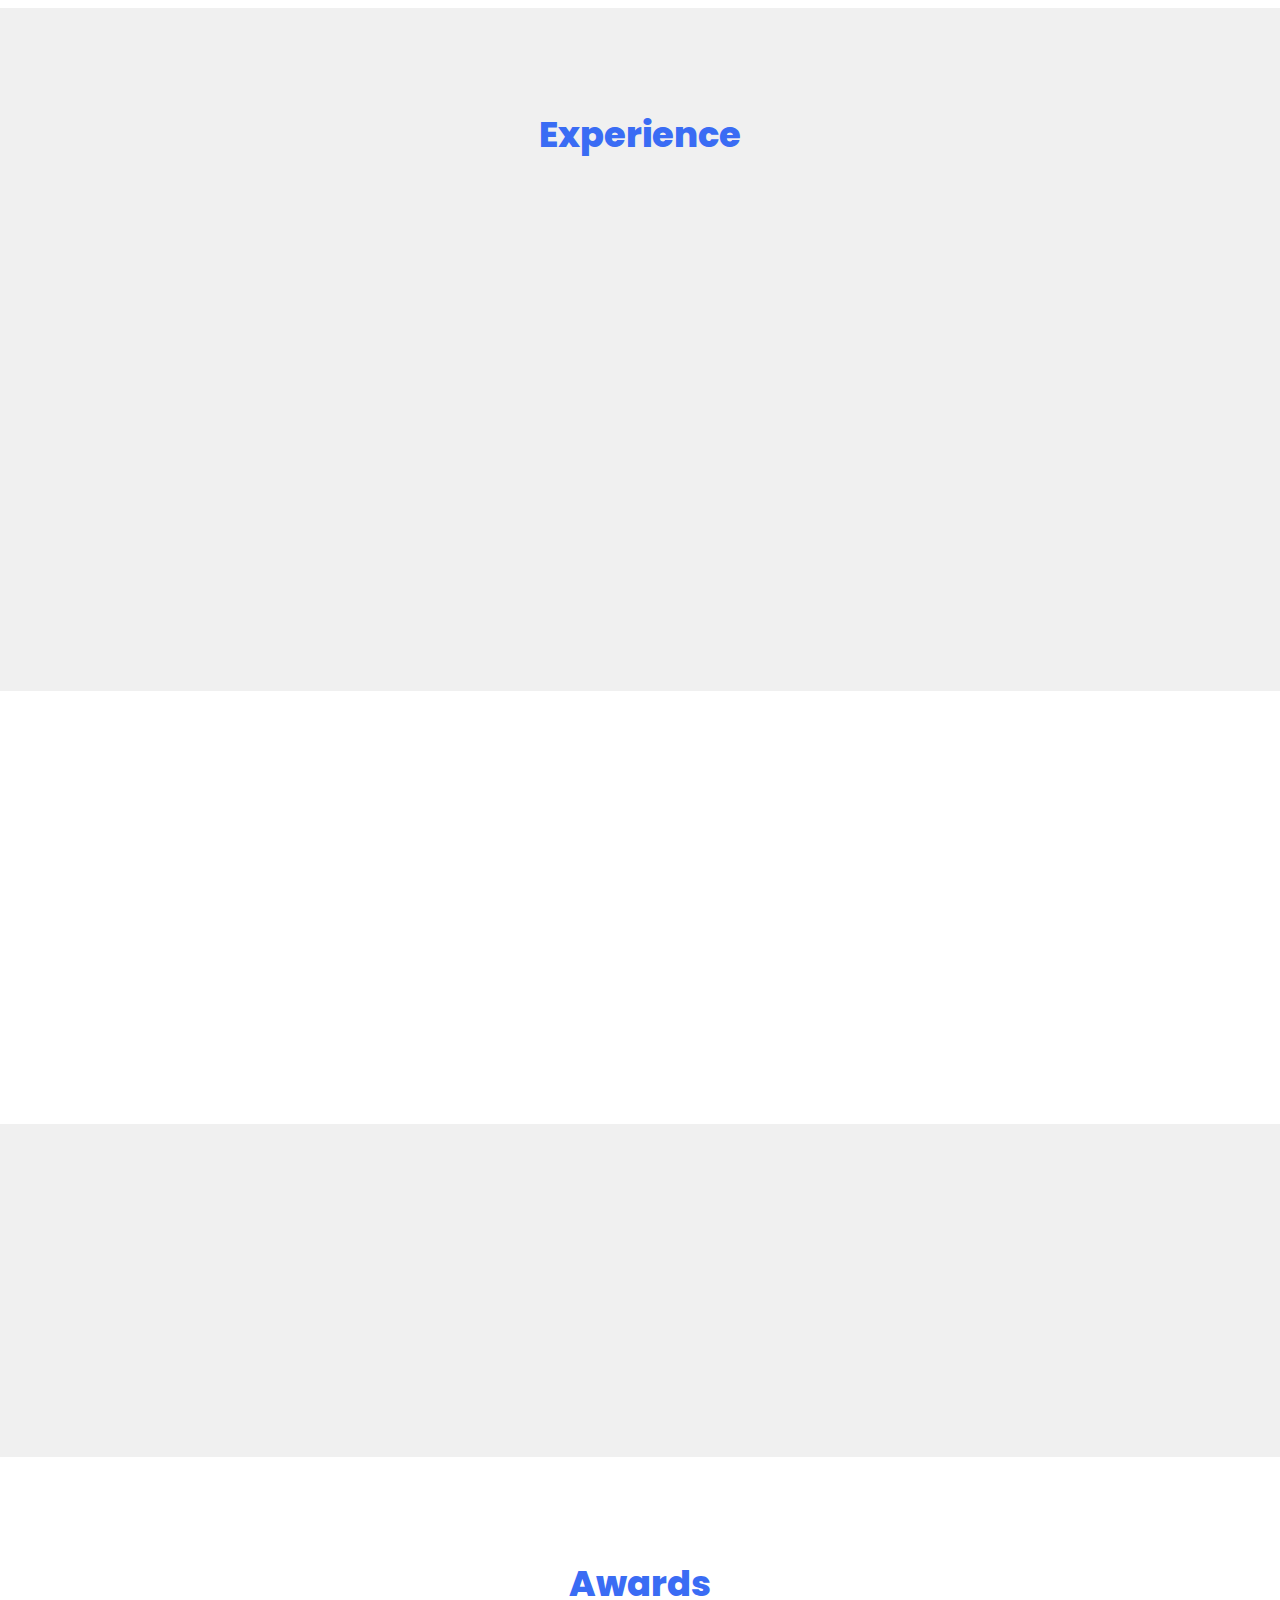
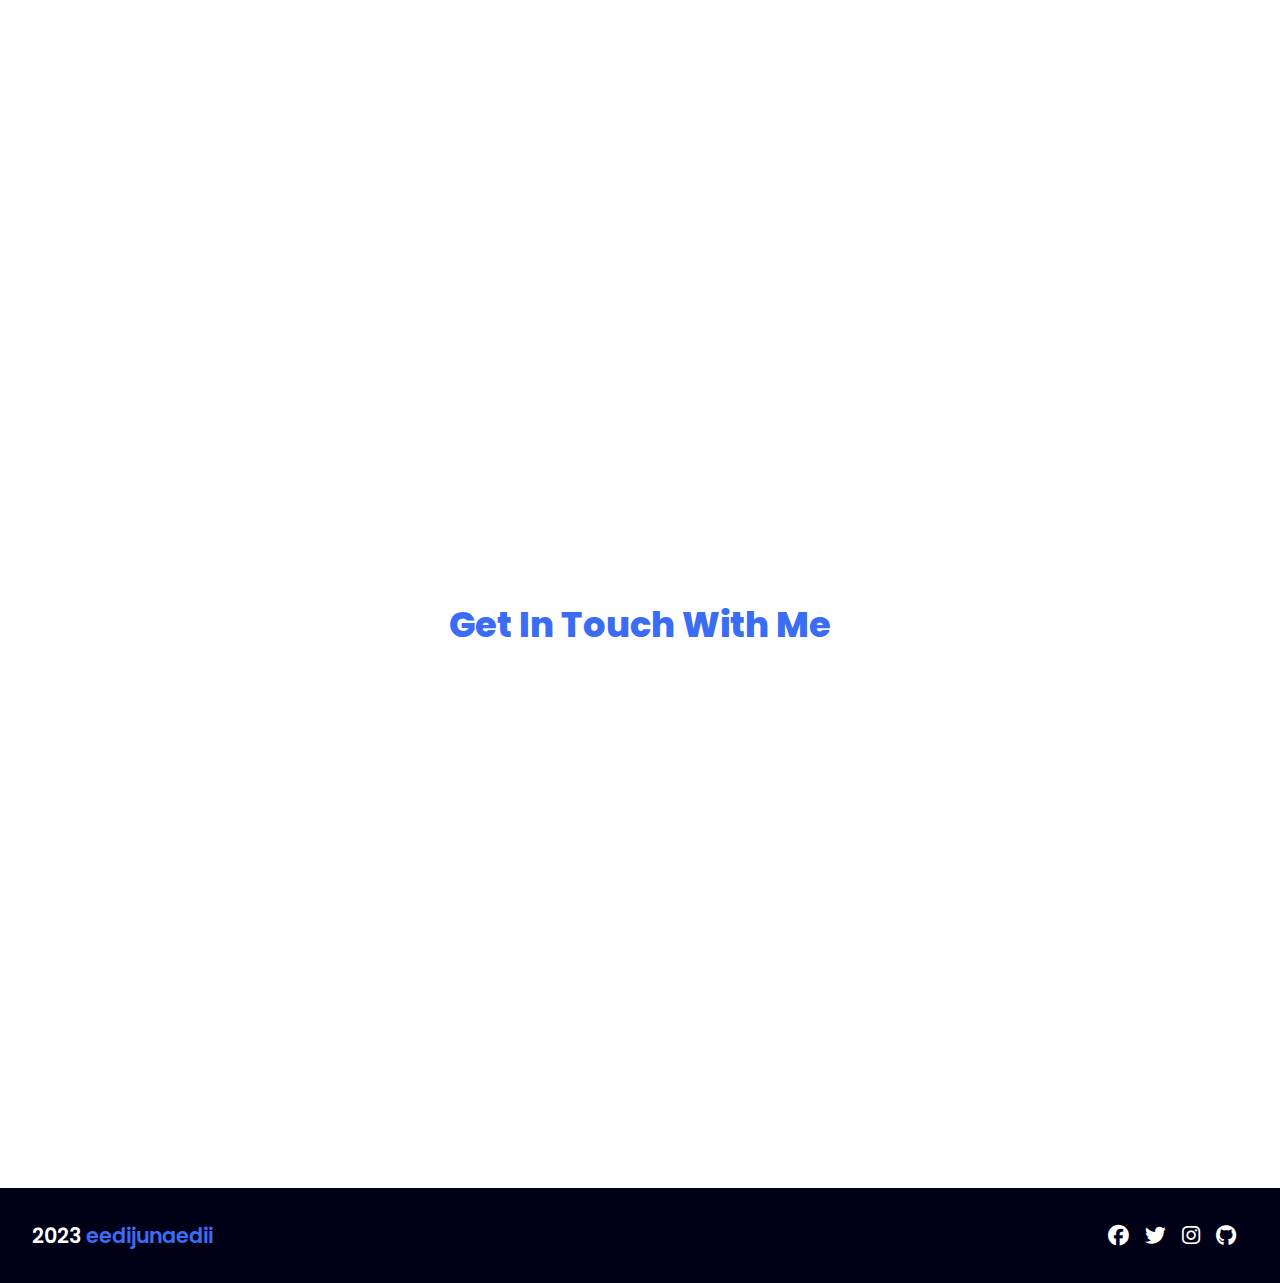
==== commit 870d5cb5: "update" ====
--- a/tugasAkhir_Prakerja/index.html
+++ b/tugasAkhir_Prakerja/index.html
@@ -159,7 +159,7 @@
         </div>
         <center>
             <br>
-            <input type="ad-button" class="ad-button" value="Back" onclick="back()">
+            <input type="ad-button" class="ad-button"  data-aos="fade-up" data-aos-duration="1000" value="Back" onclick="back()">
         </center>
     </section>
     
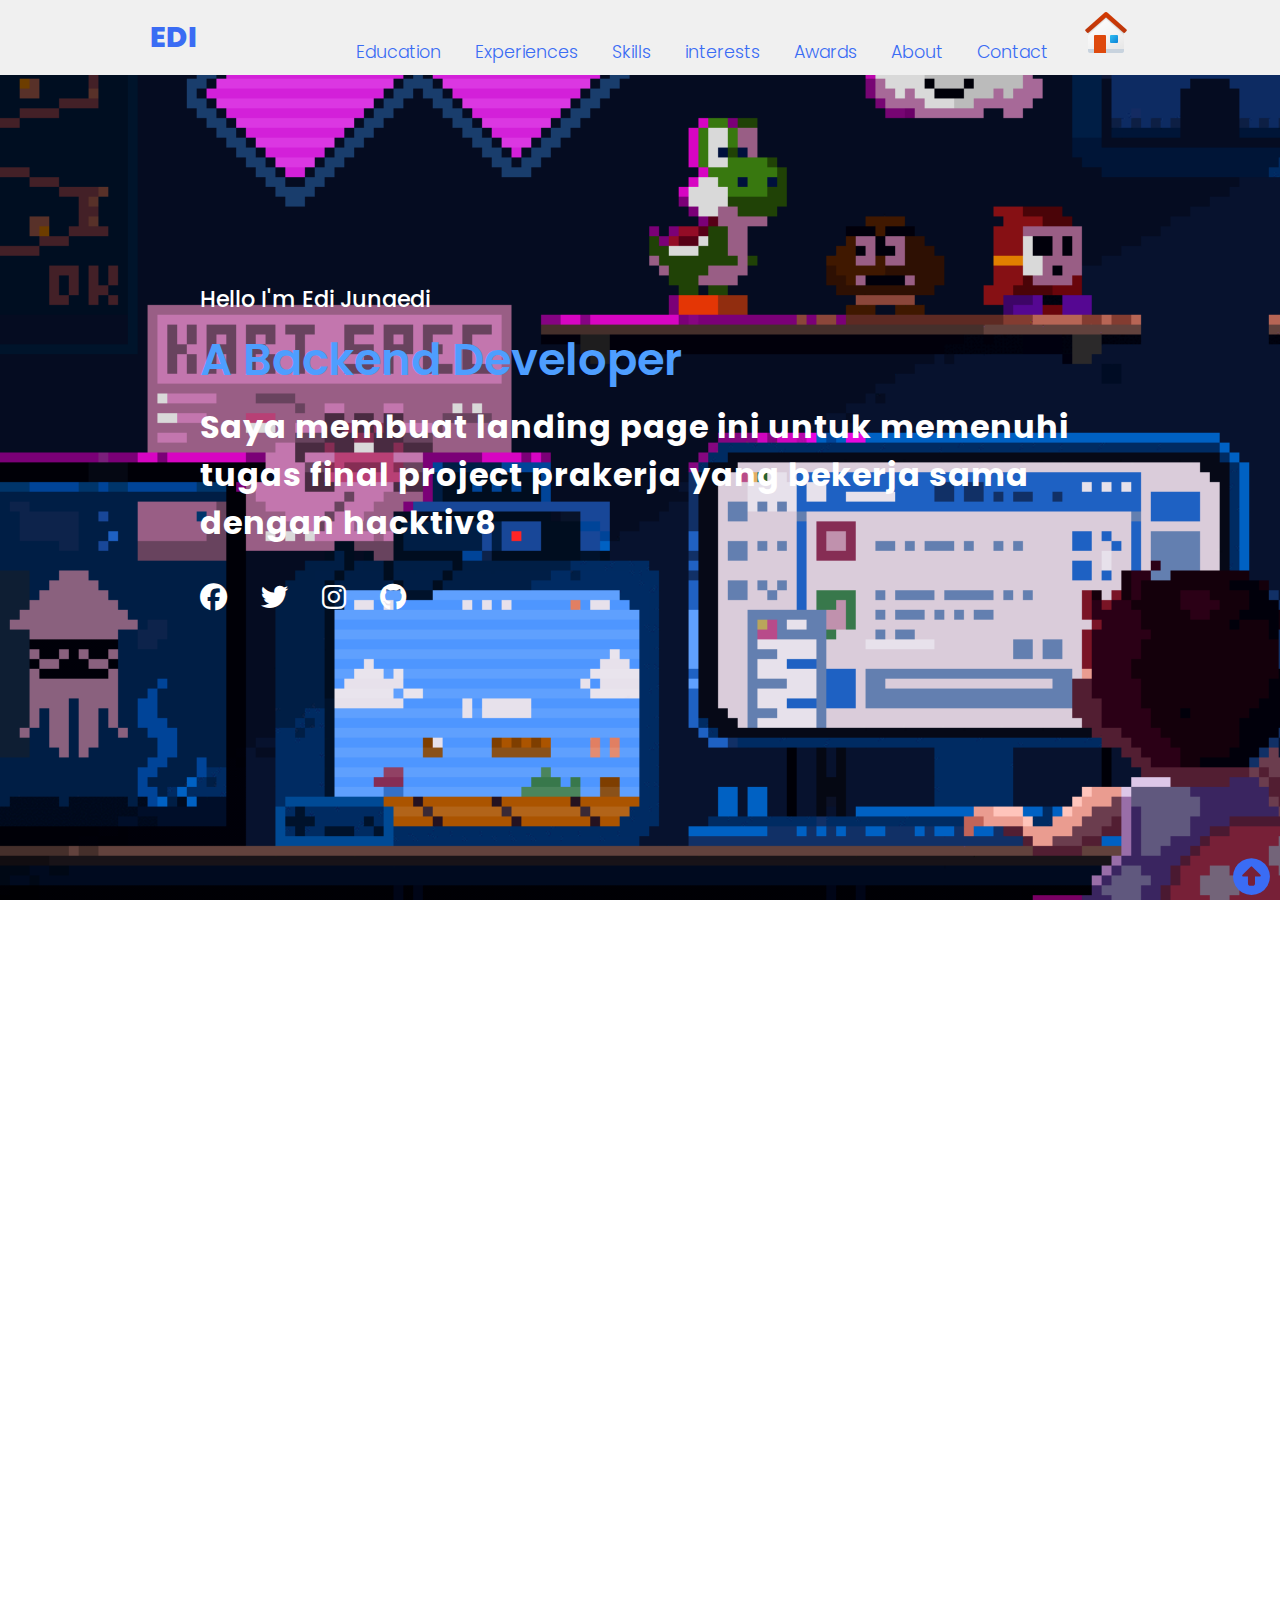
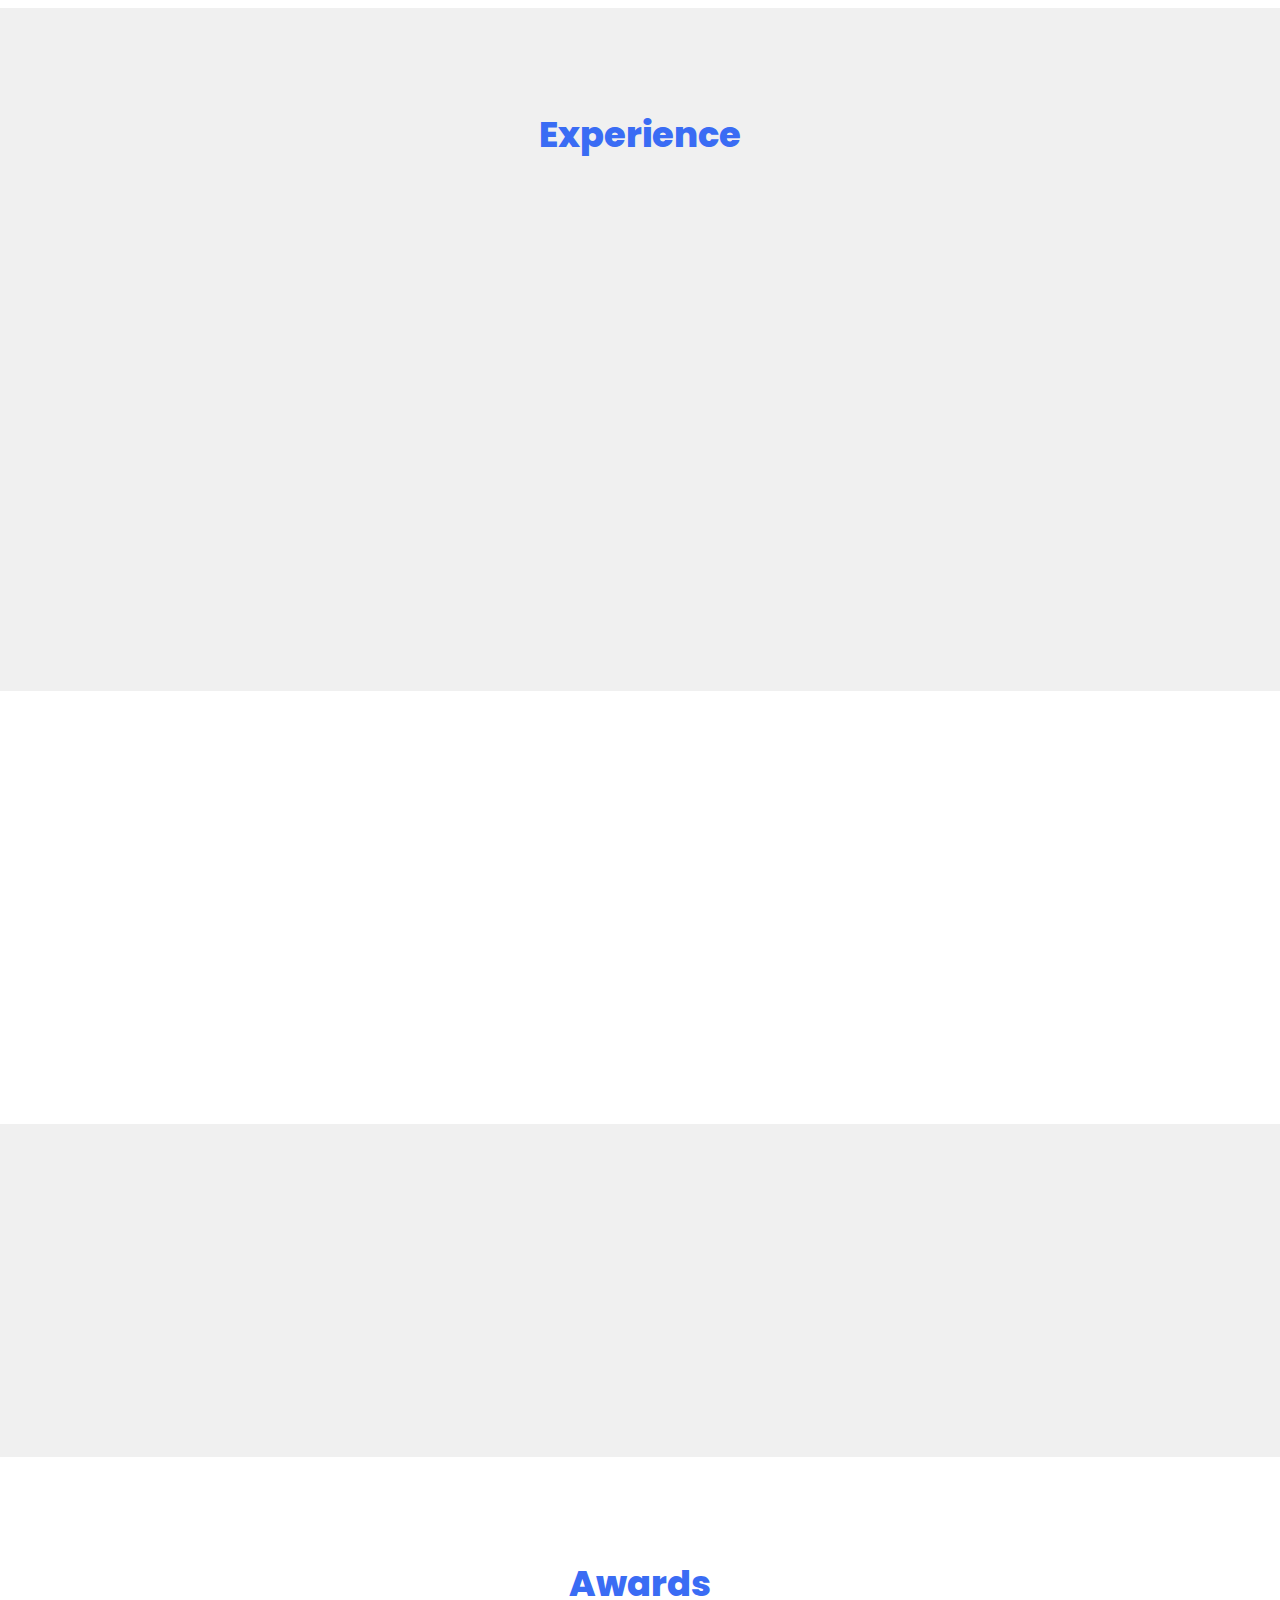
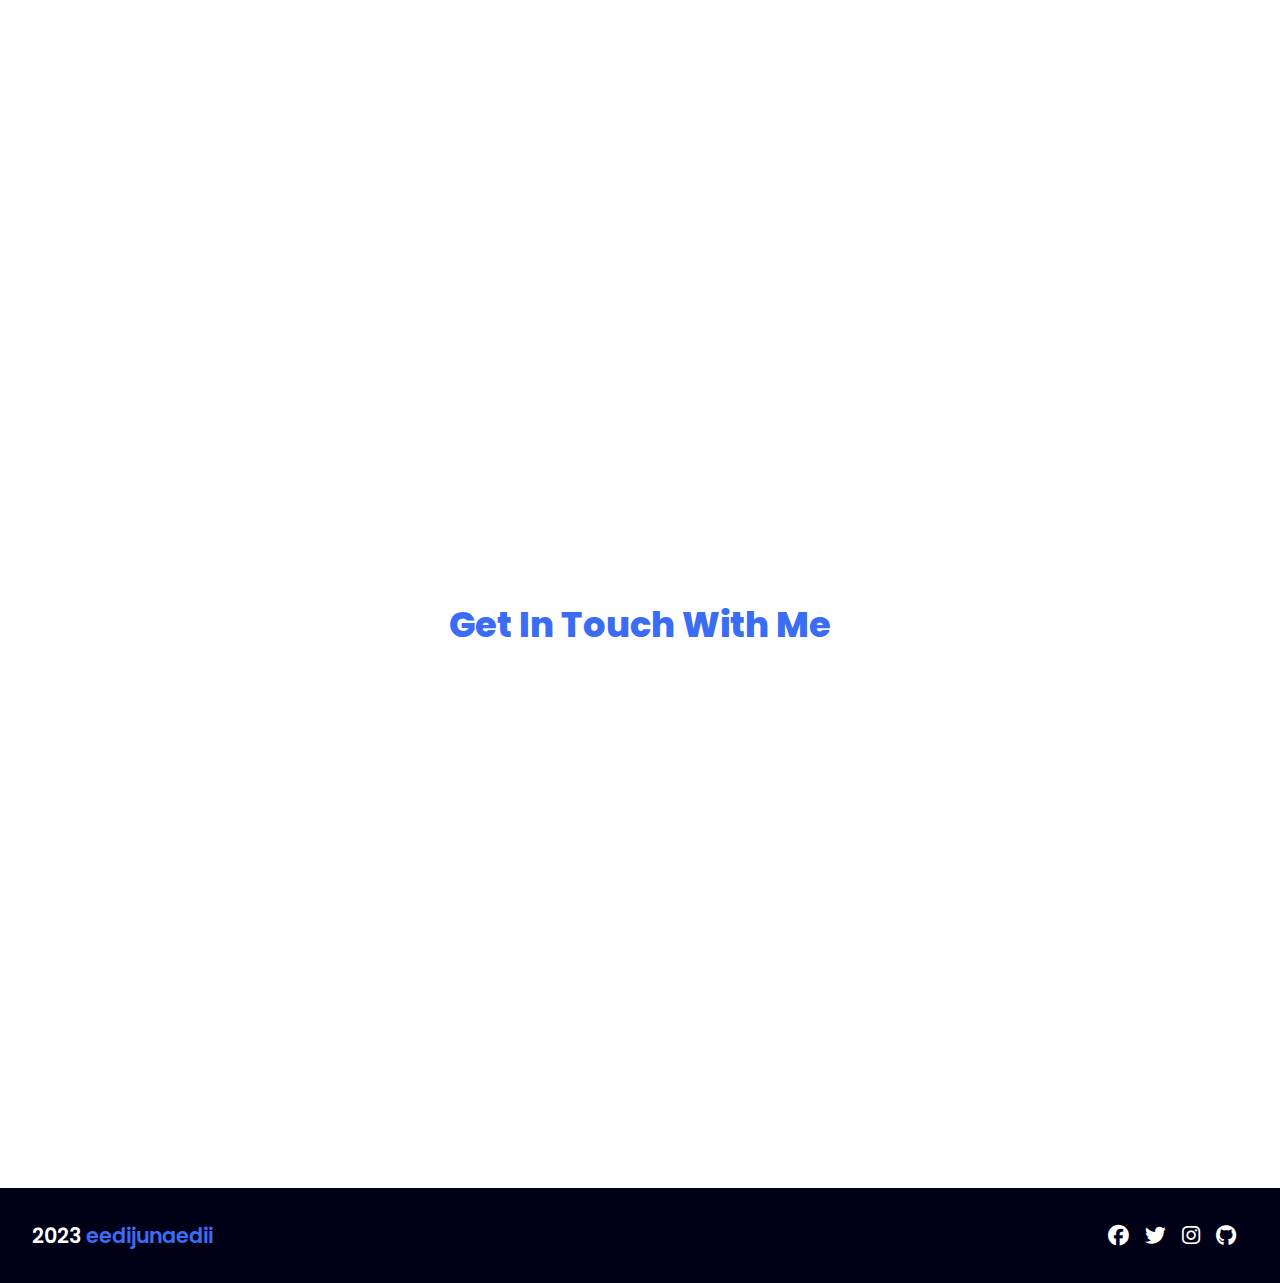
==== commit 8b25a970: "update" ====
--- a/tugasAkhir_Prakerja/index.html
+++ b/tugasAkhir_Prakerja/index.html
@@ -25,6 +25,7 @@
             <a href="#awards">Awards</a>
             <a href="#about">About</a>
             <a href="#contact">Contact</a>
+            <a href="../index.html"><img src="./images/home.png" alt="home"></a>
         </nav>
     </header>
     <section class="main" id="home">
